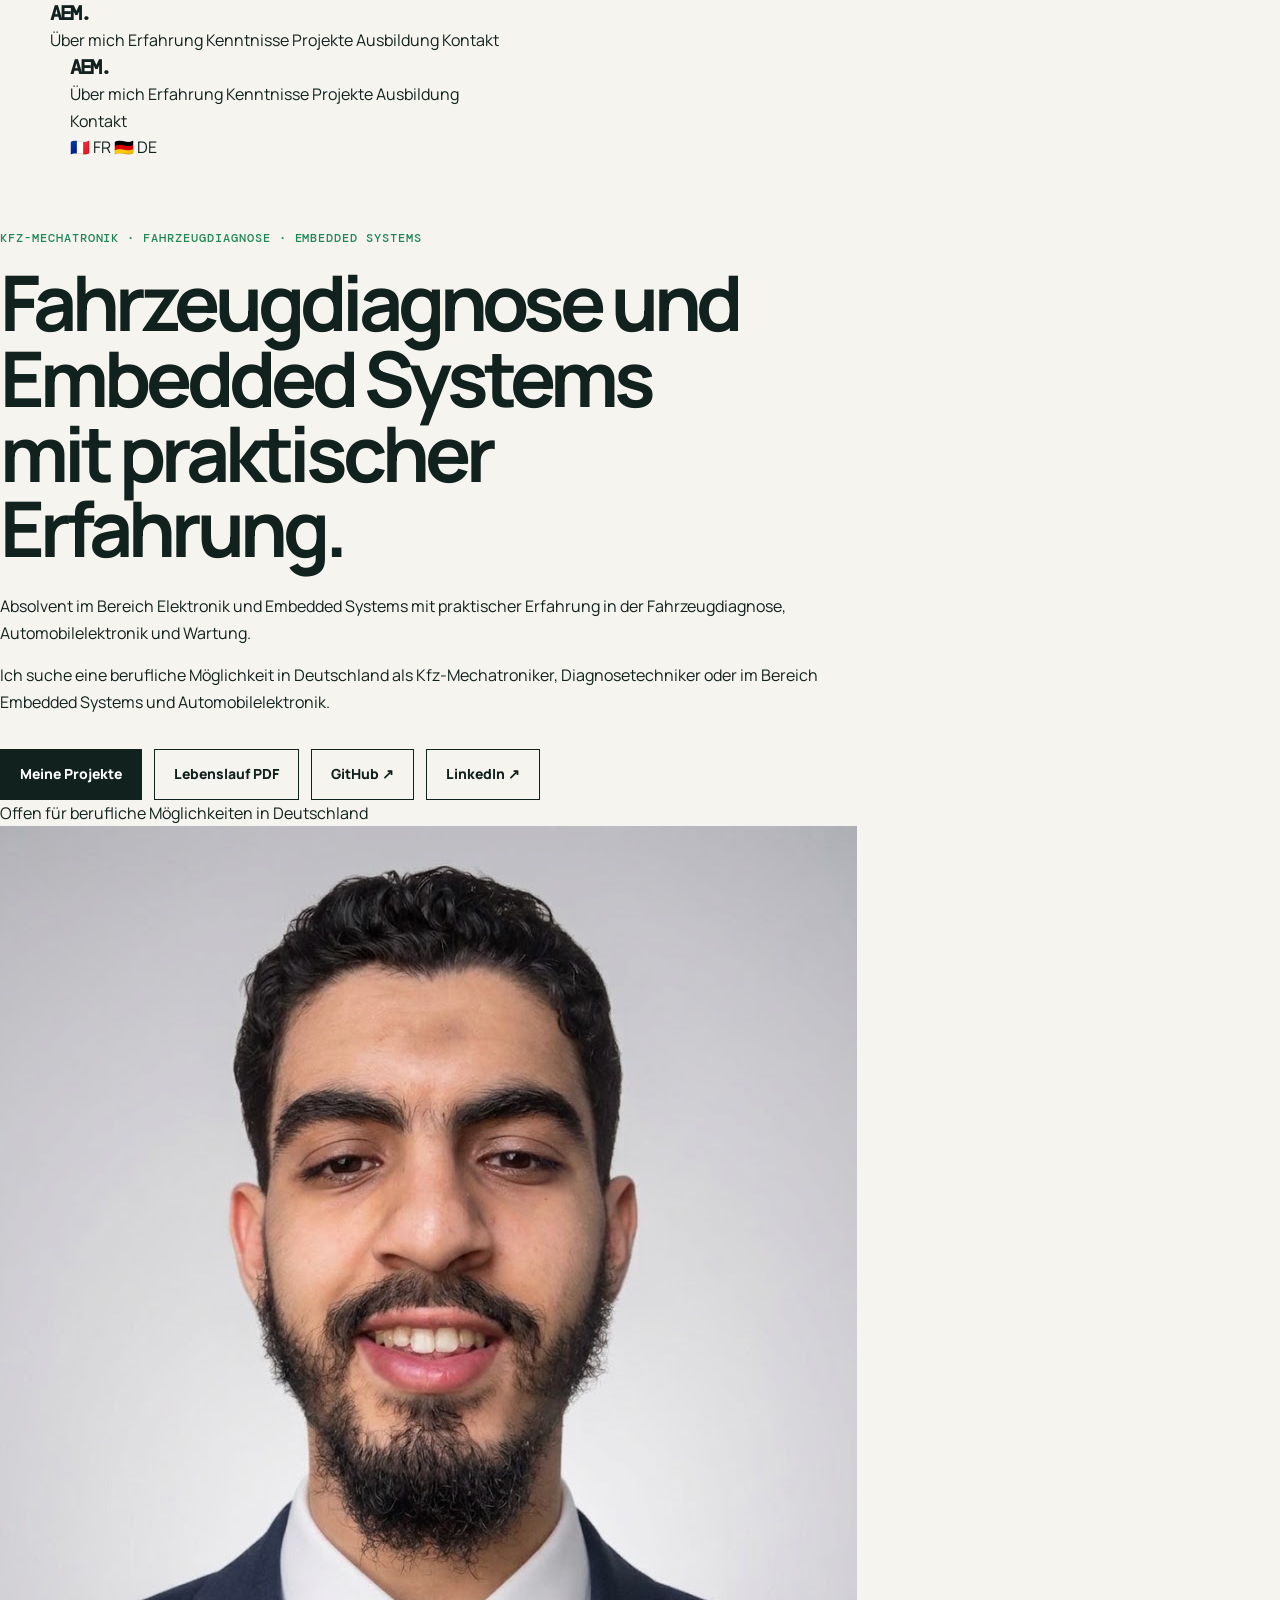
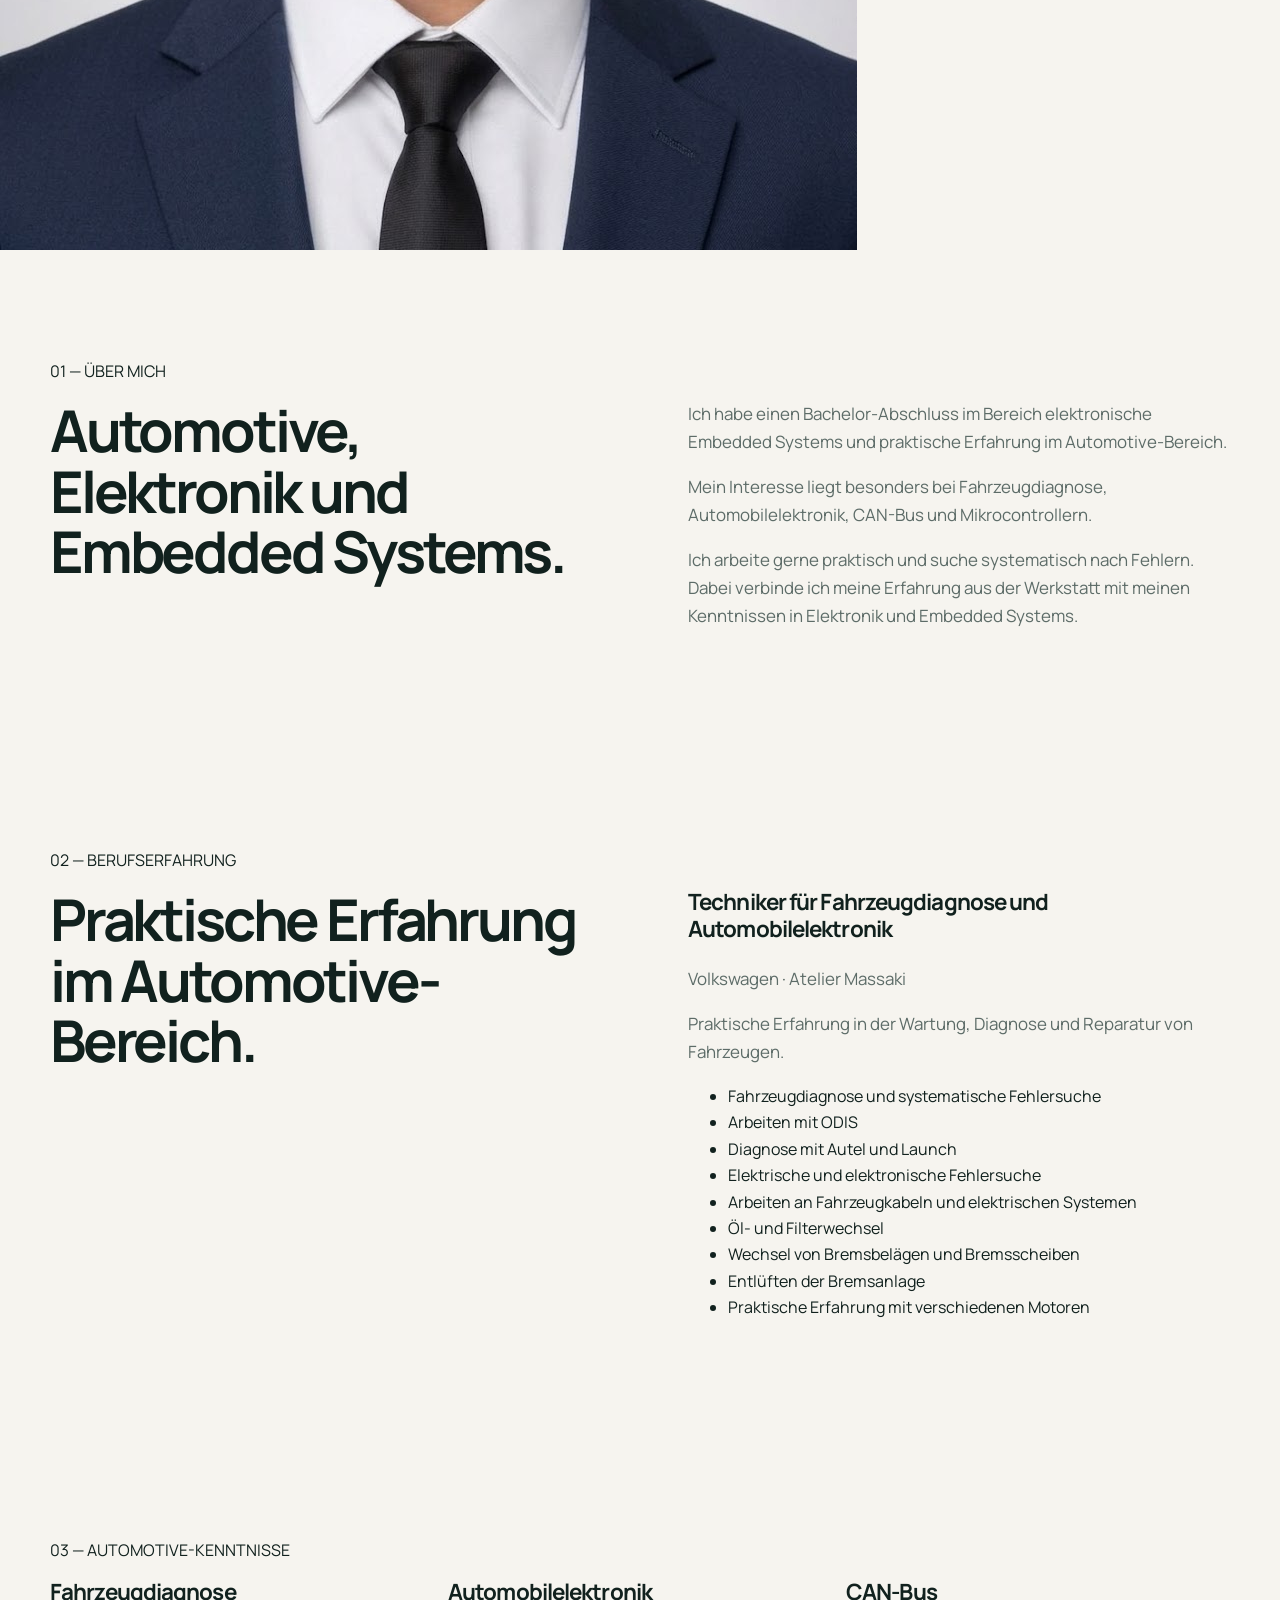
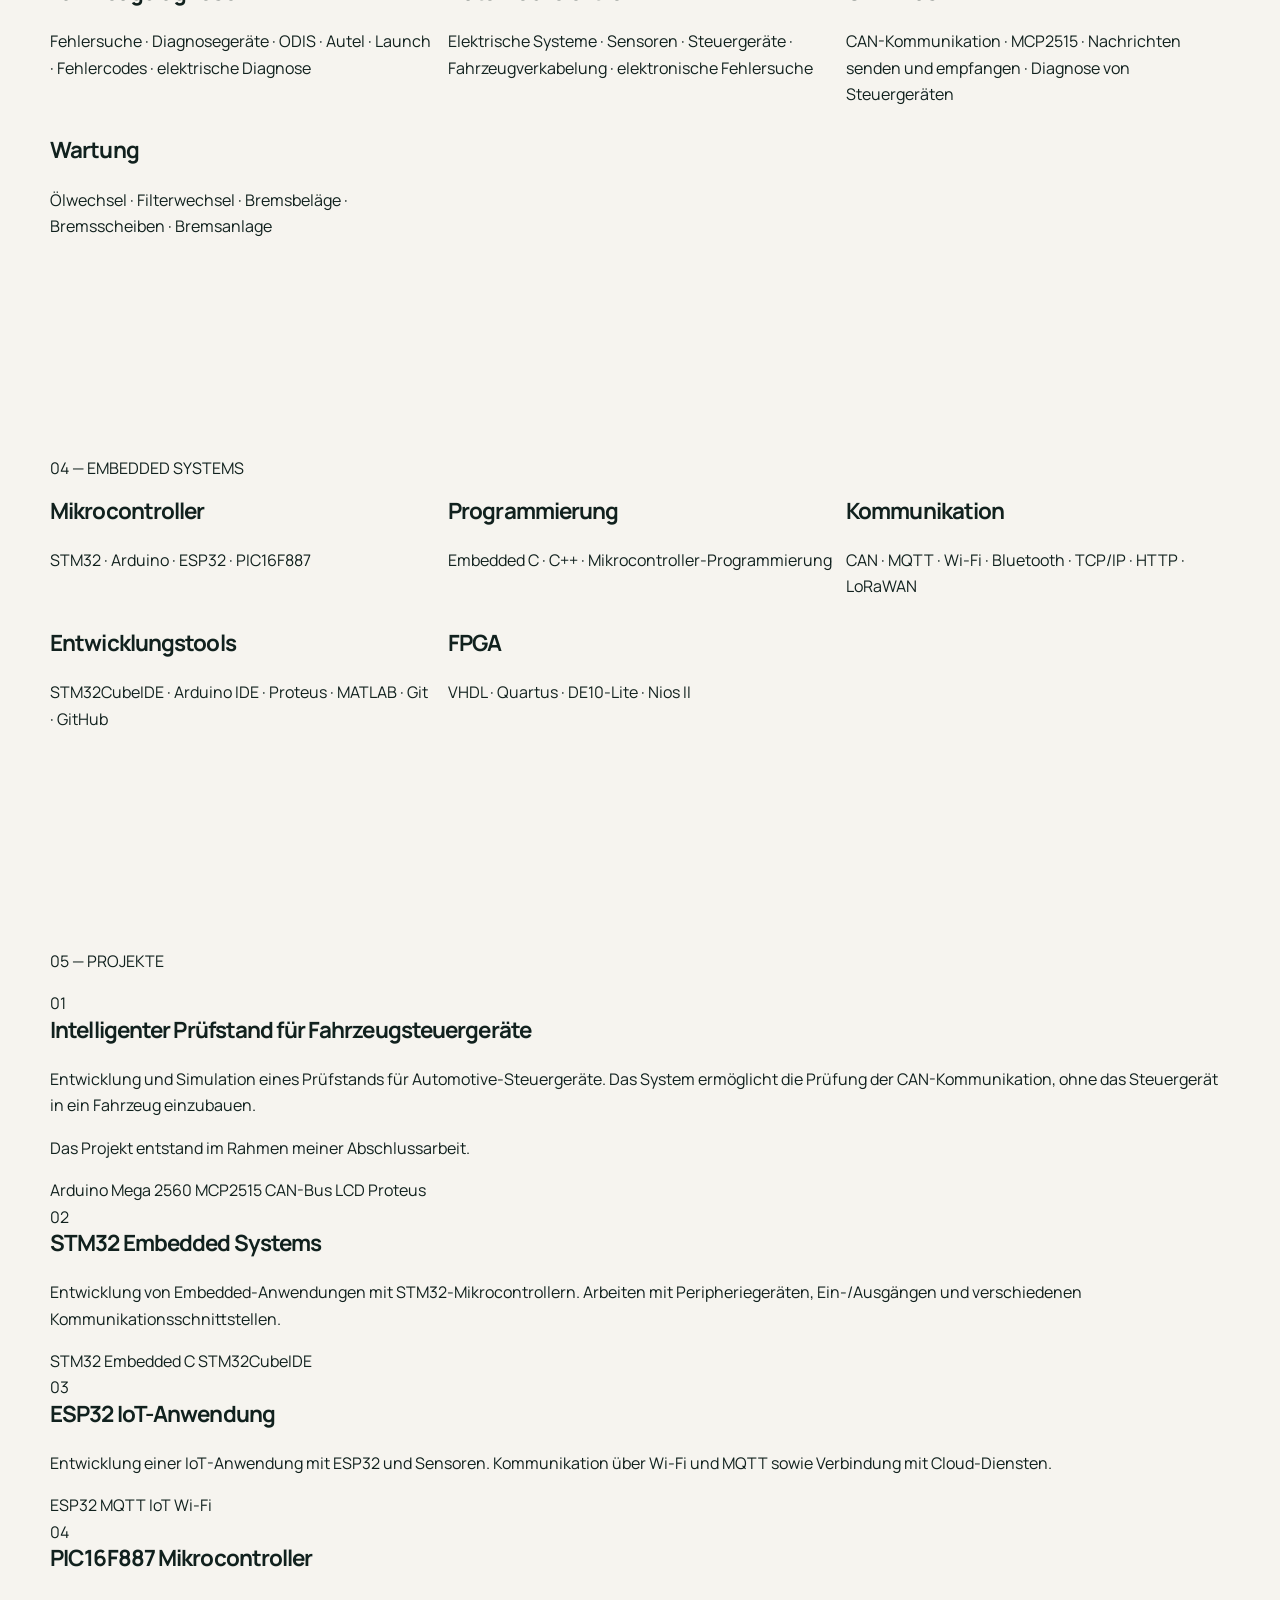
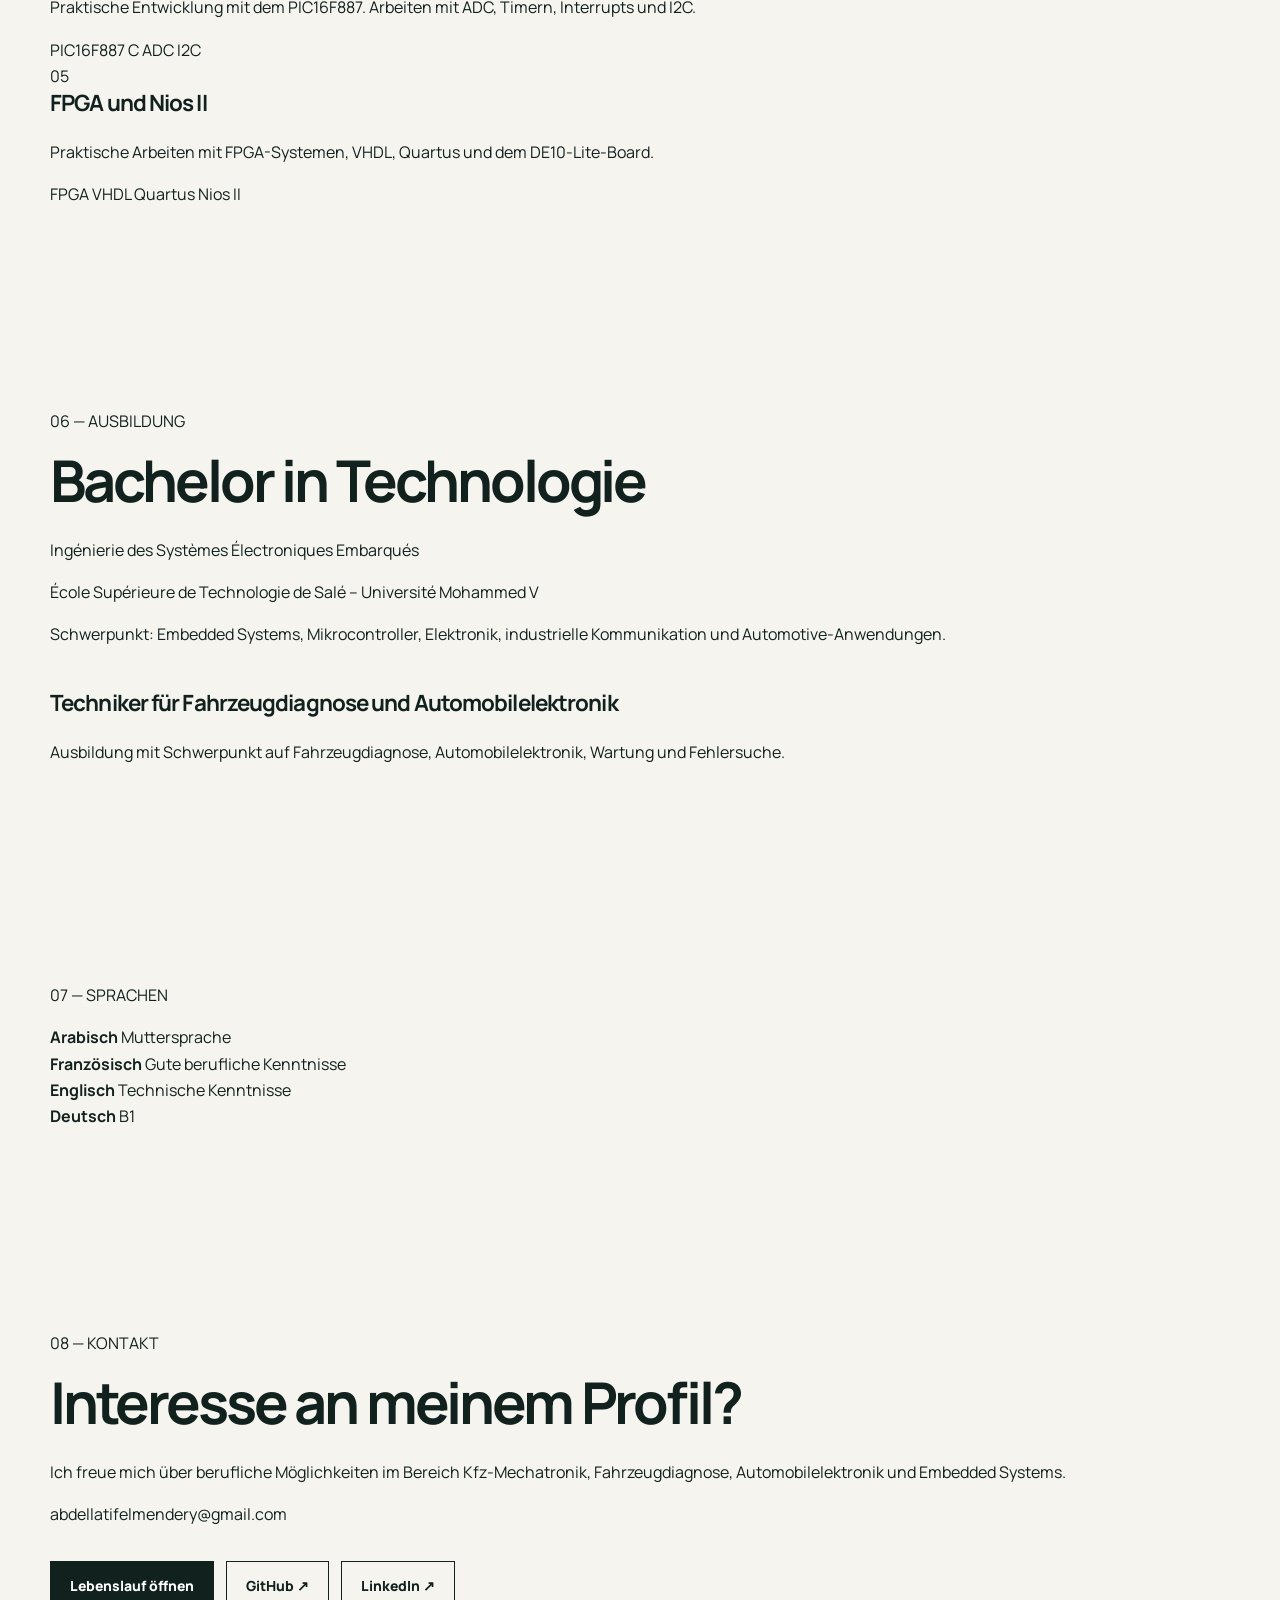
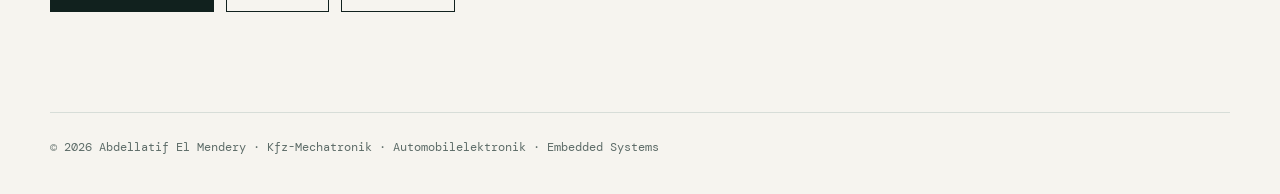
==== de.html @ 5b6319a2 "Add professional German portfolio version" ====
<!DOCTYPE html>
<html lang="de">
<head>
    <meta charset="UTF-8">
    <meta name="viewport" content="width=device-width, initial-scale=1.0">

    <meta name="description"
          content="Abdellatif El Mendery – Kfz-Mechatronik, Fahrzeugdiagnose, Automobilelektronik, Embedded Systems, CAN-Bus und Mikrocontroller.">

    <title>Abdellatif El Mendery | Kfz-Mechatronik & Embedded Systems</title>

    <link rel="stylesheet" href="style.css">

    <link rel="preconnect" href="https://fonts.googleapis.com">
    <link rel="preconnect" href="https://fonts.gstatic.com" crossorigin>

    <link href="https://fonts.googleapis.com/css2?family=DM+Mono:wght@400;500&family=Manrope:wght@400;500;600;700;800&display=swap"
          rel="stylesheet">
</head>

<body>

<!-- ================= HEADER ================= -->

<header class="site-header">
    <div class="container nav-wrap">

        <a class="brand" href="de.html">AEM.</a>

        <nav>
            <a href="#about">Über mich</a>
            <a href="#experience">Erfahrung</a>
            <a href="#skills">Kenntnisse</a>
            <a href="#projects">Projekte</a>
            <a href="#education">Ausbildung</a>
            <a href="#contact">Kontakt</a>
        </nav>

        <header class="site-header">
    <div class="container nav-wrap">

        <a class="brand" href="de.html">AEM.</a>

        <nav>
            <a href="#about">Über mich</a>
            <a href="#experience">Erfahrung</a>
            <a href="#skills">Kenntnisse</a>
            <a href="#projects">Projekte</a>
            <a href="#education">Ausbildung</a>
            <a href="#contact">Kontakt</a>
        </nav>

        <div class="language-switch">
            <a href="index.html">🇫🇷 FR</a>
            <a href="de.html" class="active">🇩🇪 DE</a>
        </div>

    </div>
</header>

    </div>
</header>


<main>

<!-- ================= HERO ================= -->

<section class="hero">

    <div class="container hero-grid">

        <div class="hero-content">

            <p class="eyebrow">
                KFZ-MECHATRONIK · FAHRZEUGDIAGNOSE · EMBEDDED SYSTEMS
            </p>

            <h1>
                Fahrzeugdiagnose und
                <span>Embedded Systems</span>
                mit praktischer Erfahrung.
            </h1>

            <p class="hero-text">
                Absolvent im Bereich Elektronik und Embedded Systems
                mit praktischer Erfahrung in der Fahrzeugdiagnose,
                Automobilelektronik und Wartung.
            </p>

            <p class="hero-text">
                Ich suche eine berufliche Möglichkeit in Deutschland
                als Kfz-Mechatroniker, Diagnosetechniker oder im Bereich
                Embedded Systems und Automobilelektronik.
            </p>


            <div class="hero-actions">

                <a class="button button-primary" href="#projects">
                    Meine Projekte
                </a>

                <a class="button button-secondary"
                   href="cv/Abdellatif_El_Mendery_CV.pdf"
                   target="_blank">
                    Lebenslauf PDF
                </a>

                <a class="button button-secondary"
                   href="https://github.com/abdellatifelmendery-spec"
                   target="_blank"
                   rel="noreferrer">
                    GitHub ↗
                </a>

                <a class="button button-secondary"
                   href="https://www.linkedin.com/in/abdellatif-el-mendery-99740125b/"
                   target="_blank"
                   rel="noreferrer">
                    LinkedIn ↗
                </a>

            </div>


            <div class="availability">
                <span></span>
                Offen für berufliche Möglichkeiten in Deutschland
            </div>

        </div>


        <div class="hero-image">

            <img
                src="images/abdellatif-el-mendery.jpg"
                alt="Abdellatif El Mendery"
            >

        </div>

    </div>

</section>


<!-- ================= ABOUT ================= -->

<section id="about" class="section">

    <div class="container">

        <p class="section-label">
            01 — ÜBER MICH
        </p>


        <div class="section-grid">

            <h2>
                Automotive, Elektronik
                und Embedded Systems.
            </h2>


            <div>

                <p>
                    Ich habe einen Bachelor-Abschluss im Bereich
                    elektronische Embedded Systems und praktische
                    Erfahrung im Automotive-Bereich.
                </p>

                <p>
                    Mein Interesse liegt besonders bei
                    Fahrzeugdiagnose, Automobilelektronik,
                    CAN-Bus und Mikrocontrollern.
                </p>

                <p>
                    Ich arbeite gerne praktisch und suche
                    systematisch nach Fehlern. Dabei verbinde ich
                    meine Erfahrung aus der Werkstatt mit meinen
                    Kenntnissen in Elektronik und Embedded Systems.
                </p>

            </div>

        </div>

    </div>

</section>


<!-- ================= EXPERIENCE ================= -->

<section id="experience" class="section section-alt">

    <div class="container">

        <p class="section-label">
            02 — BERUFSERFAHRUNG
        </p>


        <div class="section-grid">

            <h2>
                Praktische Erfahrung
                im Automotive-Bereich.
            </h2>


            <div class="experience-card">

                <h3>
                    Techniker für Fahrzeugdiagnose
                    und Automobilelektronik
                </h3>

                <p class="company">
                    Volkswagen · Atelier Massaki
                </p>

                <p>
                    Praktische Erfahrung in der Wartung,
                    Diagnose und Reparatur von Fahrzeugen.
                </p>


                <ul>

                    <li>
                        Fahrzeugdiagnose und systematische Fehlersuche
                    </li>

                    <li>
                        Arbeiten mit ODIS
                    </li>

                    <li>
                        Diagnose mit Autel und Launch
                    </li>

                    <li>
                        Elektrische und elektronische Fehlersuche
                    </li>

                    <li>
                        Arbeiten an Fahrzeugkabeln und elektrischen Systemen
                    </li>

                    <li>
                        Öl- und Filterwechsel
                    </li>

                    <li>
                        Wechsel von Bremsbelägen und Bremsscheiben
                    </li>

                    <li>
                        Entlüften der Bremsanlage
                    </li>

                    <li>
                        Praktische Erfahrung mit verschiedenen Motoren
                    </li>

                </ul>

            </div>

        </div>

    </div>

</section>


<!-- ================= AUTOMOTIVE SKILLS ================= -->

<section class="section">

    <div class="container">

        <p class="section-label">
            03 — AUTOMOTIVE-KENNTNISSE
        </p>


        <div class="skills-grid">

            <div class="skill-group">

                <h3>
                    Fahrzeugdiagnose
                </h3>

                <p>
                    Fehlersuche · Diagnosegeräte ·
                    ODIS · Autel · Launch ·
                    Fehlercodes · elektrische Diagnose
                </p>

            </div>


            <div class="skill-group">

                <h3>
                    Automobilelektronik
                </h3>

                <p>
                    Elektrische Systeme · Sensoren ·
                    Steuergeräte · Fahrzeugverkabelung ·
                    elektronische Fehlersuche
                </p>

            </div>


            <div class="skill-group">

                <h3>
                    CAN-Bus
                </h3>

                <p>
                    CAN-Kommunikation · MCP2515 ·
                    Nachrichten senden und empfangen ·
                    Diagnose von Steuergeräten
                </p>

            </div>


            <div class="skill-group">

                <h3>
                    Wartung
                </h3>

                <p>
                    Ölwechsel · Filterwechsel ·
                    Bremsbeläge · Bremsscheiben ·
                    Bremsanlage
                </p>

            </div>

        </div>

    </div>

</section>


<!-- ================= EMBEDDED SKILLS ================= -->

<section id="skills" class="section section-alt">

    <div class="container">

        <p class="section-label">
            04 — EMBEDDED SYSTEMS
        </p>


        <div class="skills-grid">

            <div class="skill-group">

                <h3>
                    Mikrocontroller
                </h3>

                <p>
                    STM32 · Arduino · ESP32 · PIC16F887
                </p>

            </div>


            <div class="skill-group">

                <h3>
                    Programmierung
                </h3>

                <p>
                    Embedded C · C++ ·
                    Mikrocontroller-Programmierung
                </p>

            </div>


            <div class="skill-group">

                <h3>
                    Kommunikation
                </h3>

                <p>
                    CAN · MQTT · Wi-Fi · Bluetooth ·
                    TCP/IP · HTTP · LoRaWAN
                </p>

            </div>


            <div class="skill-group">

                <h3>
                    Entwicklungstools
                </h3>

                <p>
                    STM32CubeIDE · Arduino IDE ·
                    Proteus · MATLAB · Git · GitHub
                </p>

            </div>


            <div class="skill-group">

                <h3>
                    FPGA
                </h3>

                <p>
                    VHDL · Quartus · DE10-Lite · Nios II
                </p>

            </div>

        </div>

    </div>

</section>


<!-- ================= PROJECTS ================= -->

<section id="projects" class="section">

    <div class="container">

        <p class="section-label">
            05 — PROJEKTE
        </p>


        <div class="projects-grid">


            <!-- PROJECT 01 -->

            <article class="project-card">

                <span class="project-number">
                    01
                </span>

                <h3>
                    Intelligenter Prüfstand
                    für Fahrzeugsteuergeräte
                </h3>

                <p>
                    Entwicklung und Simulation eines Prüfstands
                    für Automotive-Steuergeräte.
                    Das System ermöglicht die Prüfung der
                    CAN-Kommunikation, ohne das Steuergerät
                    in ein Fahrzeug einzubauen.
                </p>

                <p>
                    Das Projekt entstand im Rahmen meiner
                    Abschlussarbeit.
                </p>

                <div class="tags">

                    <span>
                        Arduino Mega 2560
                    </span>

                    <span>
                        MCP2515
                    </span>

                    <span>
                        CAN-Bus
                    </span>

                    <span>
                        LCD
                    </span>

                    <span>
                        Proteus
                    </span>

                </div>

            </article>


            <!-- PROJECT 02 -->

            <article class="project-card">

                <span class="project-number">
                    02
                </span>

                <h3>
                    STM32 Embedded Systems
                </h3>

                <p>
                    Entwicklung von Embedded-Anwendungen
                    mit STM32-Mikrocontrollern.
                    Arbeiten mit Peripheriegeräten,
                    Ein-/Ausgängen und verschiedenen
                    Kommunikationsschnittstellen.
                </p>

                <div class="tags">

                    <span>
                        STM32
                    </span>

                    <span>
                        Embedded C
                    </span>

                    <span>
                        STM32CubeIDE
                    </span>

                </div>

            </article>


            <!-- PROJECT 03 -->

            <article class="project-card">

                <span class="project-number">
                    03
                </span>

                <h3>
                    ESP32 IoT-Anwendung
                </h3>

                <p>
                    Entwicklung einer IoT-Anwendung mit
                    ESP32 und Sensoren.
                    Kommunikation über Wi-Fi und MQTT
                    sowie Verbindung mit Cloud-Diensten.
                </p>

                <div class="tags">

                    <span>
                        ESP32
                    </span>

                    <span>
                        MQTT
                    </span>

                    <span>
                        IoT
                    </span>

                    <span>
                        Wi-Fi
                    </span>

                </div>

            </article>


            <!-- PROJECT 04 -->

            <article class="project-card">

                <span class="project-number">
                    04
                </span>

                <h3>
                    PIC16F887 Mikrocontroller
                </h3>

                <p>
                    Praktische Entwicklung mit dem
                    PIC16F887.
                    Arbeiten mit ADC, Timern,
                    Interrupts und I2C.
                </p>

                <div class="tags">

                    <span>
                        PIC16F887
                    </span>

                    <span>
                        C
                    </span>

                    <span>
                        ADC
                    </span>

                    <span>
                        I2C
                    </span>

                </div>

            </article>


            <!-- PROJECT 05 -->

            <article class="project-card">

                <span class="project-number">
                    05
                </span>

                <h3>
                    FPGA und Nios II
                </h3>

                <p>
                    Praktische Arbeiten mit FPGA-Systemen,
                    VHDL, Quartus und dem DE10-Lite-Board.
                </p>

                <div class="tags">

                    <span>
                        FPGA
                    </span>

                    <span>
                        VHDL
                    </span>

                    <span>
                        Quartus
                    </span>

                    <span>
                        Nios II
                    </span>

                </div>

            </article>

        </div>

    </div>

</section>


<!-- ================= EDUCATION ================= -->

<section id="education" class="section section-alt">

    <div class="container">

        <p class="section-label">
            06 — AUSBILDUNG
        </p>


        <div class="education-card">

            <h2>
                Bachelor in Technologie
            </h2>

            <p class="education-title">
                Ingénierie des Systèmes Électroniques Embarqués
            </p>

            <p>
                École Supérieure de Technologie de Salé
                – Université Mohammed V
            </p>

            <p>
                Schwerpunkt:
                Embedded Systems, Mikrocontroller,
                Elektronik, industrielle Kommunikation
                und Automotive-Anwendungen.
            </p>


            <br>


            <h3>
                Techniker für Fahrzeugdiagnose
                und Automobilelektronik
            </h3>

            <p>
                Ausbildung mit Schwerpunkt auf
                Fahrzeugdiagnose, Automobilelektronik,
                Wartung und Fehlersuche.
            </p>

        </div>

    </div>

</section>


<!-- ================= LANGUAGES ================= -->

<section class="section">

    <div class="container">

        <p class="section-label">
            07 — SPRACHEN
        </p>


        <div class="languages-grid">

            <div>
                <strong>
                    Arabisch
                </strong>

                <span>
                    Muttersprache
                </span>
            </div>


            <div>
                <strong>
                    Französisch
                </strong>

                <span>
                    Gute berufliche Kenntnisse
                </span>
            </div>


            <div>
                <strong>
                    Englisch
                </strong>

                <span>
                    Technische Kenntnisse
                </span>
            </div>


            <div>
                <strong>
                    Deutsch
                </strong>

                <span>
                    B1
                </span>
            </div>

        </div>

    </div>

</section>


<!-- ================= CONTACT ================= -->

<section id="contact" class="section section-alt contact-section">

    <div class="container">

        <p class="section-label">
            08 — KONTAKT
        </p>


        <h2>
            Interesse an meinem Profil?
        </h2>


        <p>
            Ich freue mich über berufliche Möglichkeiten
            im Bereich Kfz-Mechatronik, Fahrzeugdiagnose,
            Automobilelektronik und Embedded Systems.
        </p>


        <!-- DEINE E-MAIL HIER EINTRAGEN -->

       <a class="contact-email"
   href="mailto:abdellatifelmendery@gmail.com">
    abdellatifelmendery@gmail.com
</a>


        <div class="hero-actions">

            <a class="button button-primary"
               href="cv/Abdellatif_El_Mendery_CV.pdf"
               target="_blank">
                Lebenslauf öffnen
            </a>


            <a class="button button-secondary"
               href="https://github.com/abdellatifelmendery-spec"
               target="_blank"
               rel="noreferrer">
                GitHub ↗
            </a>


            <a class="button button-secondary"
               href="https://www.linkedin.com/in/abdellatif-el-mendery-99740125b/"
               target="_blank"
               rel="noreferrer">
                LinkedIn ↗
            </a>

        </div>

    </div>

</section>

</main>


<!-- ================= FOOTER ================= -->

<footer>

    <div class="container">

        <p>
            © 2026 Abdellatif El Mendery
            · Kfz-Mechatronik · Automobilelektronik
            · Embedded Systems
        </p>

    </div>

</footer>


<script src="script.js"></script>

</body>
</html>
---- style.css ----
:root {
  --ink: #11211e;
  --muted: #5d6c68;
  --paper: #f6f4ef;
  --surface: #ffffff;
  --line: #d7ddd8;
  --mint: #b6f1ca;
  --lime: #d7f75c;
  --dark: #173b33;
  --mono: "DM Mono", monospace;
  --sans: "Manrope", sans-serif;
}

* { box-sizing: border-box; }
html { scroll-behavior: smooth; }
body { margin: 0; background: var(--paper); color: var(--ink); font-family: var(--sans); line-height: 1.65; }
a { color: inherit; text-decoration: none; }
.site-header { width: min(1180px, calc(100% - 40px)); margin: 0 auto; min-height: 88px; display: flex; align-items: center; justify-content: space-between; }
.brand { font: 800 1.25rem var(--mono); letter-spacing: -0.1em; }
.brand span { color: #62b985; }
.navigation { display: flex; gap: 28px; color: var(--muted); font-size: 0.92rem; font-weight: 700; }
.navigation a:hover, .text-link:hover, footer a:hover { color: #2b9860; }
.menu-button { display: none; border: 0; background: transparent; font: 700 0.85rem var(--mono); }
.section { width: min(1180px, calc(100% - 40px)); margin: 0 auto; padding: 100px 0; }
.hero { min-height: 640px; display: grid; grid-template-columns: 1.25fr 0.75fr; gap: 80px; align-items: center; padding-top: 70px; }
.eyebrow { color: #208656; font: 500 0.75rem var(--mono); letter-spacing: 0.08em; text-transform: uppercase; margin: 0 0 18px; }
h1, h2, h3, p { margin-top: 0; }
h1 { max-width: 760px; font-size: clamp(2.7rem, 6vw, 5.55rem); letter-spacing: -0.065em; line-height: 0.98; margin-bottom: 28px; }
h2 { font-size: clamp(2rem, 4.5vw, 3.9rem); letter-spacing: -0.055em; line-height: 1.05; margin-bottom: 26px; }
h3 { font-size: 1.4rem; letter-spacing: -0.04em; line-height: 1.2; }
.intro { max-width: 680px; font-size: 1.13rem; color: var(--muted); }
.hero-actions, .contact-links { display: flex; flex-wrap: wrap; gap: 12px; margin-top: 34px; }
.button { display: inline-flex; align-items: center; justify-content: center; padding: 13px 19px; border: 1px solid var(--ink); font-size: 0.87rem; font-weight: 800; transition: transform 0.2s, background 0.2s; }
.button:hover { transform: translateY(-3px); }
.button-primary { background: var(--ink); color: white; }
.button-secondary { background: transparent; }
.hero-profile { position: relative; max-width: 385px; justify-self: end; }
.photo-frame { height: 500px; overflow: hidden; background: var(--dark); box-shadow: 14px 14px 0 var(--mint); }
.photo-frame img { width: 100%; height: 100%; object-fit: cover; object-position: center top; display: block; filter: saturate(.92) contrast(1.03); }
.profile-caption { position: absolute; left: -42px; right: 28px; bottom: -35px; padding: 20px 22px; background: var(--dark); color: #effff3; box-shadow: 8px 8px 0 var(--lime); }
.profile-caption p { margin: 15px 0 1px; font-weight: 800; letter-spacing: -.03em; }
.profile-caption small { color: #b7cfc0; font-size: .76rem; }
.hero-card { background: var(--dark); padding: 32px; color: #ebfff1; box-shadow: 13px 13px 0 var(--mint); }
.status { display: inline-flex; align-items: center; gap: 9px; font: 0.68rem var(--mono); color: var(--mint); text-transform: uppercase; letter-spacing: 0.04em; }
.status span { width: 8px; height: 8px; border-radius: 50%; background: var(--lime); box-shadow: 0 0 0 4px rgba(215,247,92,.14); }
.card-label { margin: 62px 0 9px; color: #9ab7ab; font: 0.7rem var(--mono); text-transform: uppercase; }
.hero-card ul { list-style: none; padding: 0; margin: 0; }
.hero-card li { border-top: 1px solid rgba(235,255,241,.2); padding: 14px 0; font-weight: 700; }
.hero-card li span { display: inline-block; width: 36px; color: var(--lime); font: 0.73rem var(--mono); }
.about { border-top: 1px solid var(--line); }
.section-grid { display: grid; grid-template-columns: 1fr 1fr; gap: 96px; }
.section-grid h2 { margin: 0; }
.section-grid p { color: var(--muted); font-size: 1.06rem; }
.skills { border-top: 1px solid var(--line); }
.skills > h2 { margin-bottom: 45px; }
.skills-grid { display: grid; grid-template-columns: repeat(3, 1fr); gap: 14px; }
.skill-card { min-height: 245px; padding: 25px; background: var(--surface); border: 1px solid var(--line); }
.skill-card p:last-child { color: var(--muted); font-size: .91rem; }
.skill-number, .project-index { color: #24965e; font: 0.72rem var(--mono); }
.accent-card { background: var(--mint); border-color: var(--mint); }
.wide-card { grid-column: span 2; }
.projects { border-top: 1px solid var(--line); }
.projects-heading { display: flex; align-items: end; justify-content: space-between; gap: 30px; margin-bottom: 38px; }
.projects-heading h2 { margin-bottom: 0; }
.text-link { font: 700 .87rem var(--mono); white-space: nowrap; }
.project-featured { position: relative; display: grid; grid-template-columns: 70px 1.15fr .85fr; gap: 34px; padding: 45px; background: var(--surface); border: 1px solid var(--line); overflow: hidden; }
.project-type { color: #238d59; font: .72rem var(--mono); text-transform: uppercase; }
.project-content h3 { font-size: clamp(1.8rem, 3vw, 2.65rem); margin: 12px 0 18px; }
.project-content > p:not(.project-type) { color: var(--muted); }
.tag-list { display: flex; flex-wrap: wrap; gap: 8px; padding: 0; margin: 25px 0; list-style: none; }
.tag-list li { padding: 4px 8px; background: #edf2ee; font: .67rem var(--mono); }
.project-visual { position: relative; min-height: 310px; align-self: center; background: #dff6e5; border: 1px solid #afd8bd; overflow: hidden; }
.ecu-block, .mcu-block { position: absolute; z-index: 2; padding: 18px 13px; background: var(--dark); color: white; font: 500 .84rem var(--mono); line-height: 1.1; }
.ecu-block { top: 54px; left: 38px; } .mcu-block { bottom: 47px; right: 30px; background: #2a9460; }
.project-visual small { color: var(--lime); font-size: .61rem; }
.can-line { position: absolute; inset: 115px 55px 96px 90px; border-left: 2px solid #4cbd78; border-bottom: 2px solid #4cbd78; transform: skewY(-22deg); }
.signal-dot { position: absolute; width: 13px; height: 13px; border-radius: 50%; background: var(--lime); box-shadow: 0 0 0 7px rgba(215,247,92,.24); }
.dot-one { top: 112px; right: 58px; } .dot-two { bottom: 88px; left: 75px; }
.contact { border-top: 1px solid var(--line); padding-bottom: 115px; }
.contact > p:not(.eyebrow):not(.contact-note) { max-width: 600px; color: var(--muted); font-size: 1.06rem; }
.contact-note { color: var(--muted); font-size: .78rem; margin-top: 20px; }
code { background: #e6ebe6; padding: 2px 4px; }
footer { width: min(1180px, calc(100% - 40px)); margin: 0 auto; padding: 27px 0; border-top: 1px solid var(--line); display: flex; justify-content: space-between; color: var(--muted); font: .72rem var(--mono); }

@media (max-width: 780px) {
  .site-header { min-height: 72px; } .menu-button { display: block; } .navigation { display: none; position: absolute; top: 68px; left: 20px; right: 20px; padding: 17px; background: white; border: 1px solid var(--line); flex-direction: column; gap: 13px; z-index: 5; } .navigation.open { display: flex; }
  .section { width: min(100% - 32px, 1180px); padding: 72px 0; } .hero { min-height: auto; grid-template-columns: 1fr; gap: 42px; padding-top: 45px; } .hero-profile { justify-self: center; width: min(100% - 25px, 380px); margin-bottom: 30px; } .photo-frame { height: 430px; box-shadow: 8px 8px 0 var(--mint); } .profile-caption { left: -13px; right: 13px; }
  .section-grid, .project-featured { grid-template-columns: 1fr; gap: 28px; } .skills-grid { grid-template-columns: 1fr; } .wide-card { grid-column: span 1; } .projects-heading { align-items: start; flex-direction: column; } .project-index { position: absolute; top: 20px; right: 20px; } .project-visual { min-height: 270px; } footer { width: min(100% - 32px, 1180px); }
}
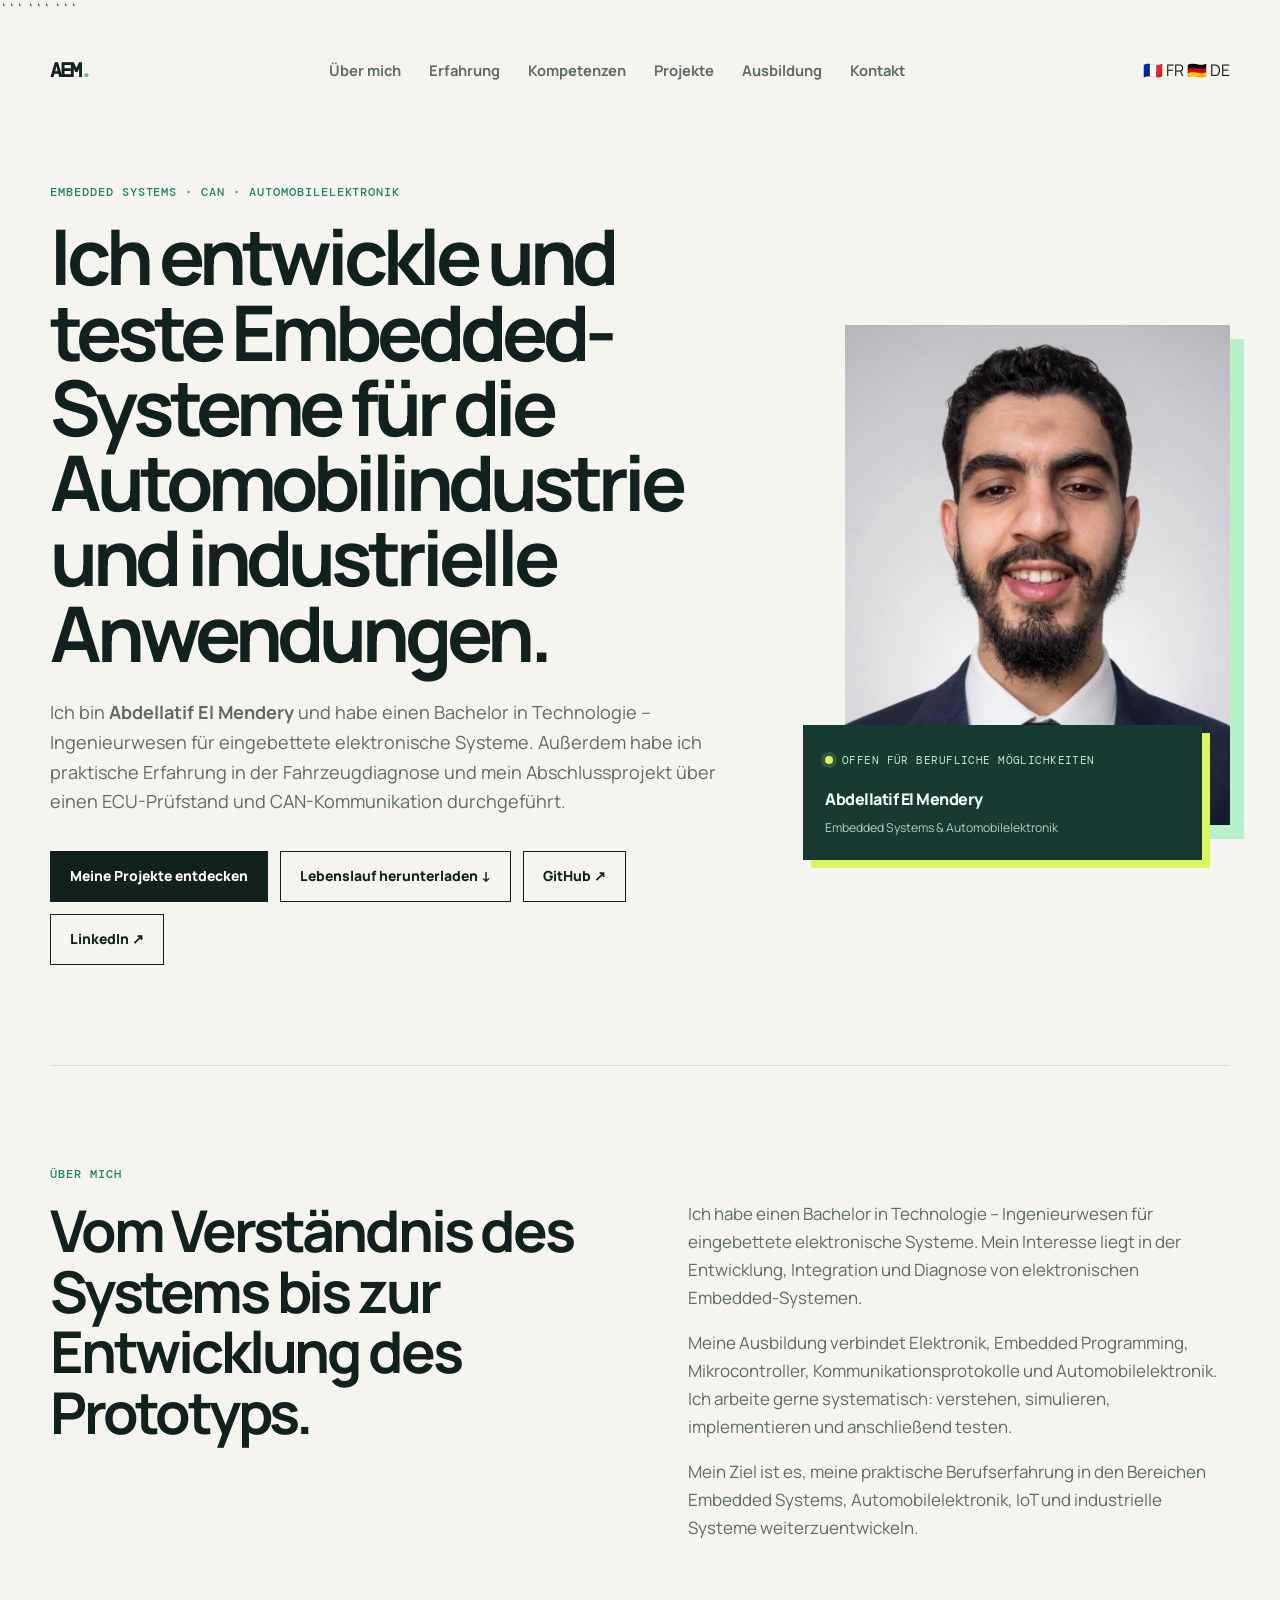
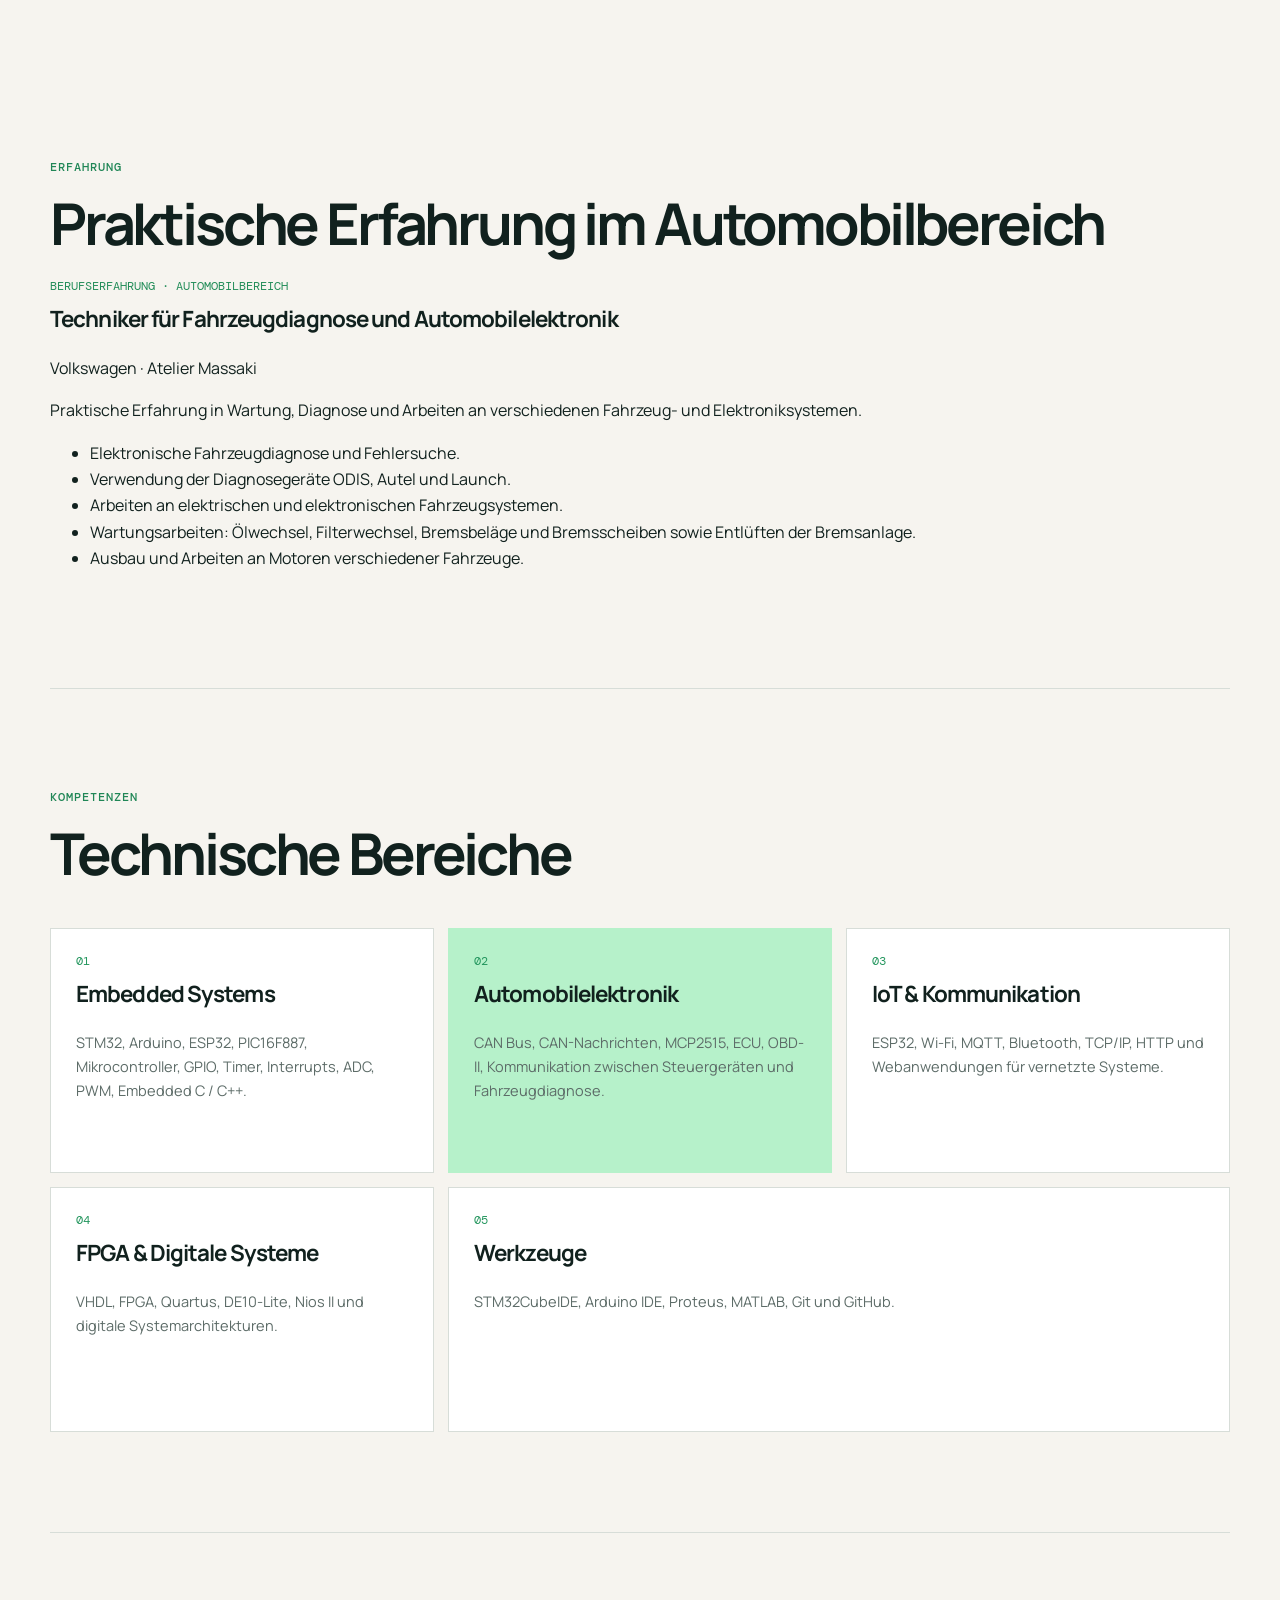
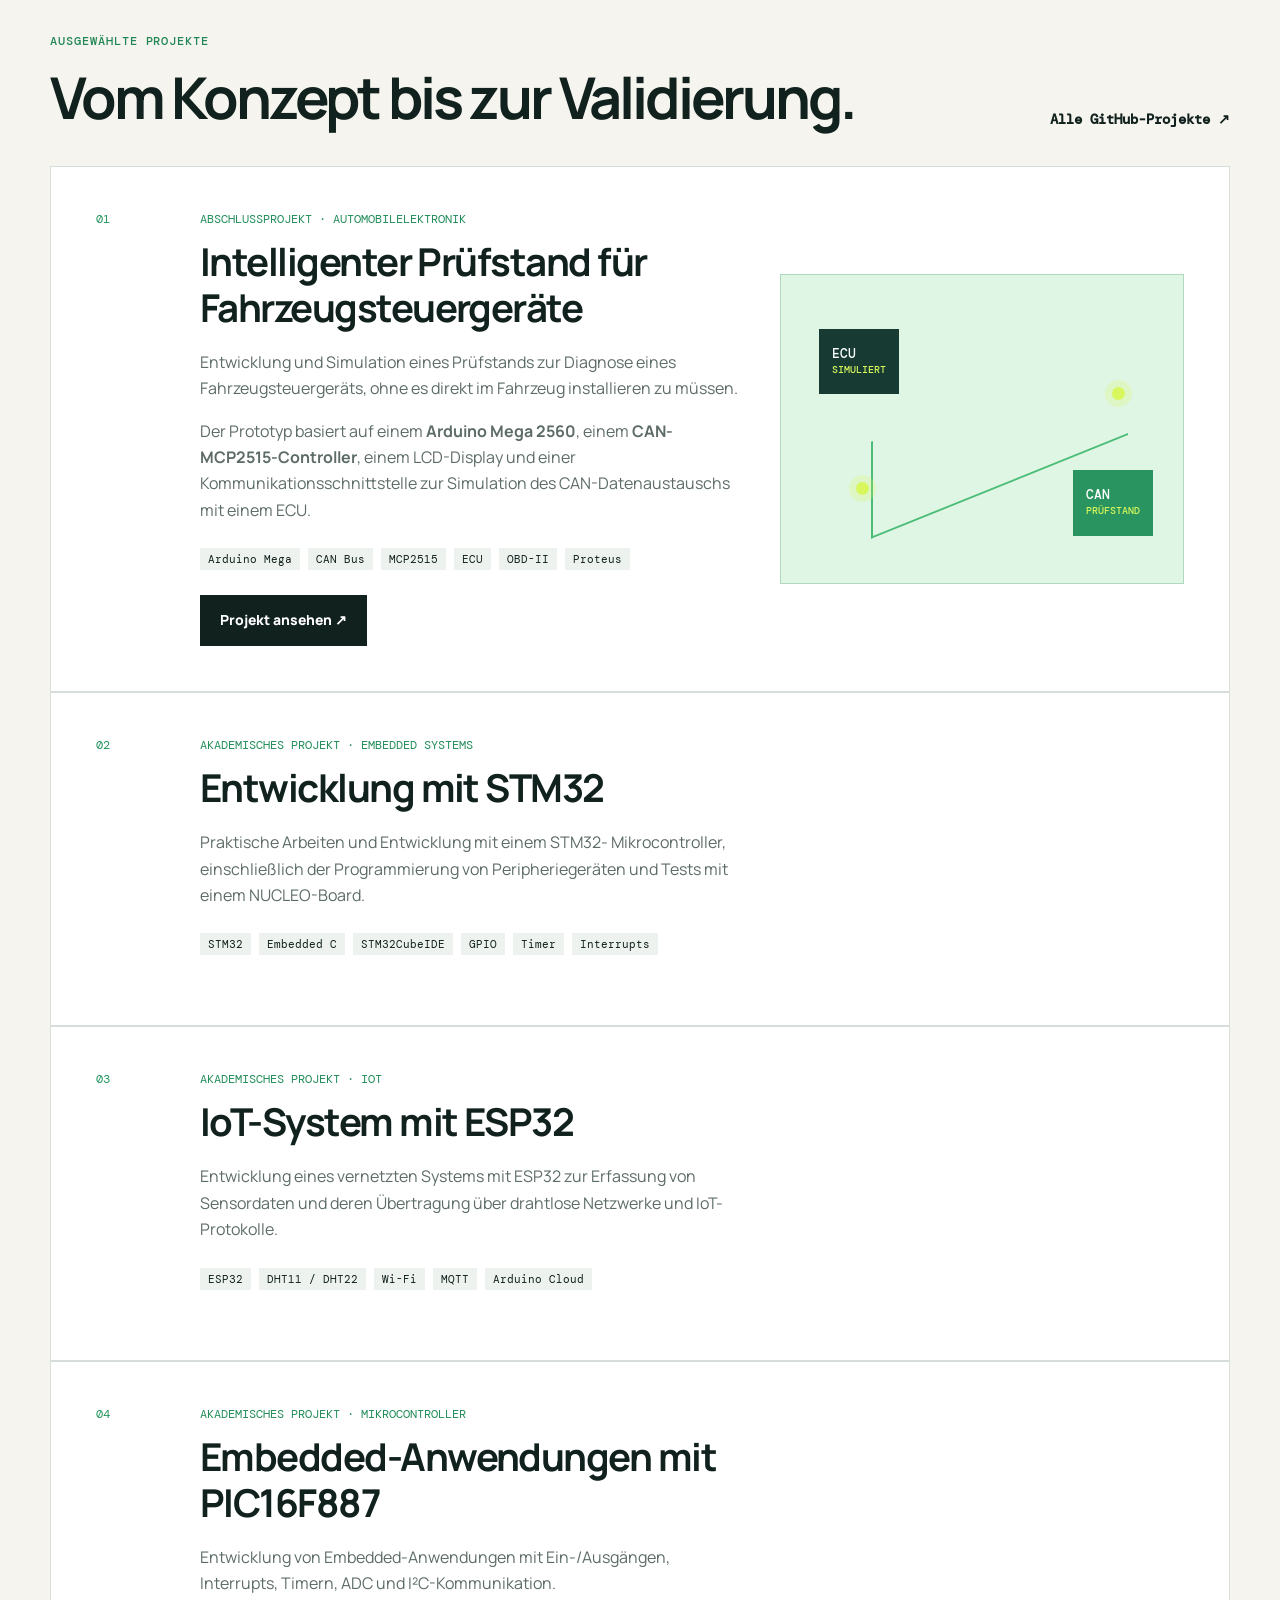
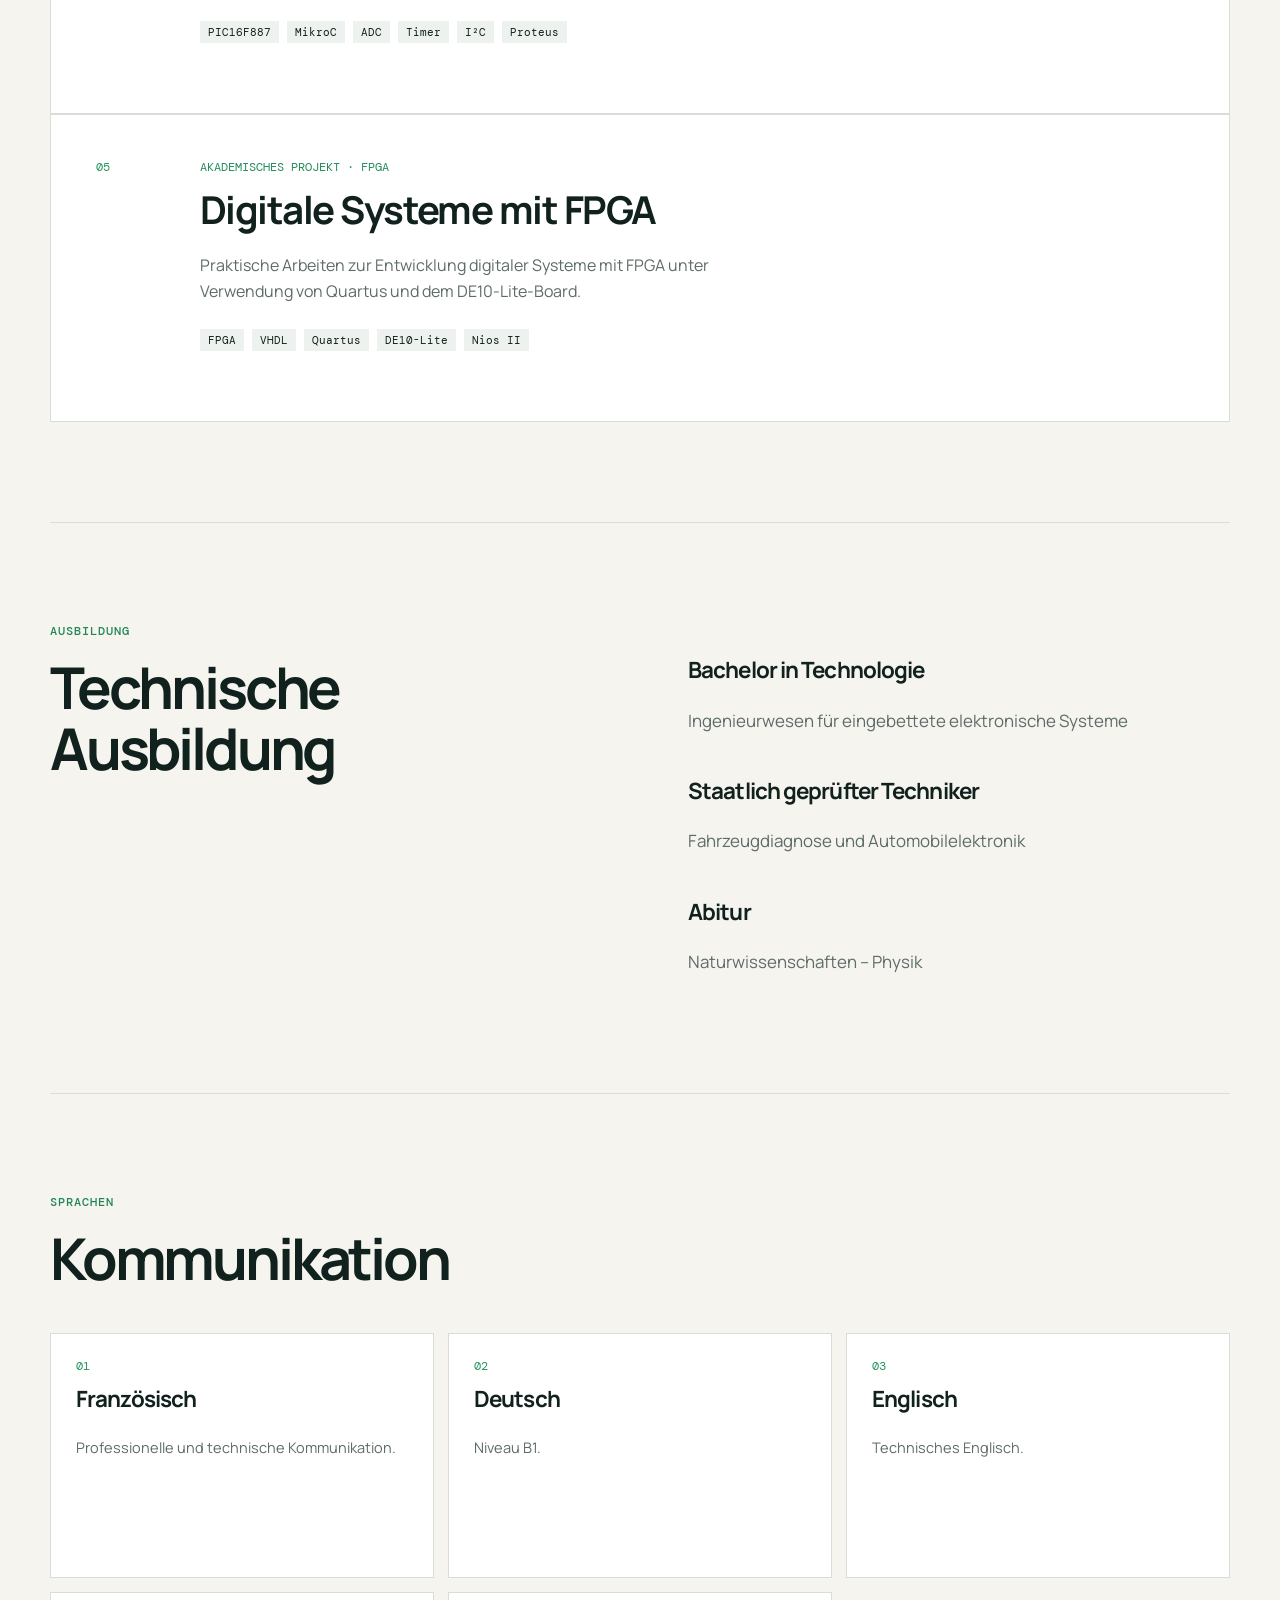
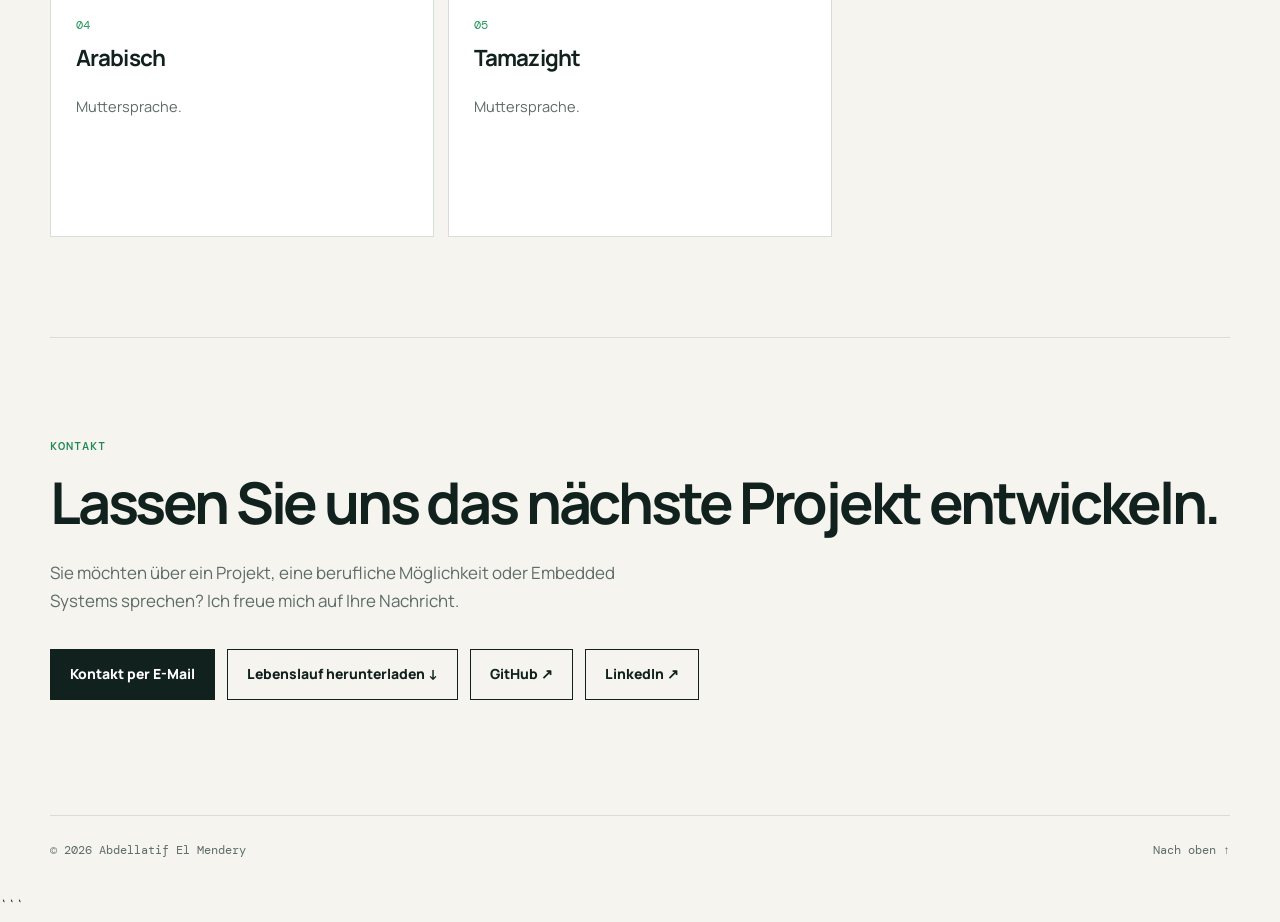
==== commit 9e81eaf1: "Update de.html" ====
--- a/de.html
+++ b/de.html
@@ -1,887 +1,833 @@
-<!DOCTYPE html>
+<!doctype html>
+
 <html lang="de">
-<head>
-    <meta charset="UTF-8">
-    <meta name="viewport" content="width=device-width, initial-scale=1.0">
-
-    <meta name="description"
-          content="Abdellatif El Mendery – Kfz-Mechatronik, Fahrzeugdiagnose, Automobilelektronik, Embedded Systems, CAN-Bus und Mikrocontroller.">
-
-    <title>Abdellatif El Mendery | Kfz-Mechatronik & Embedded Systems</title>
-
-    <link rel="stylesheet" href="style.css">
-
-    <link rel="preconnect" href="https://fonts.googleapis.com">
-    <link rel="preconnect" href="https://fonts.gstatic.com" crossorigin>
-
-    <link href="https://fonts.googleapis.com/css2?family=DM+Mono:wght@400;500&family=Manrope:wght@400;500;600;700;800&display=swap"
-          rel="stylesheet">
-</head>
-
-<body>
-
-<!-- ================= HEADER ================= -->
-
+  <head>
+    <meta charset="UTF-8" />
+    <meta name="viewport" content="width=device-width, initial-scale=1.0" />
+
+```
+<meta
+  name="description"
+  content="Portfolio von Abdellatif El Mendery — Embedded Systems, Automobilelektronik, CAN Bus, IoT und Fahrzeugdiagnose."
+/>
+
+<meta
+  name="keywords"
+  content="Abdellatif El Mendery, Embedded Systems, STM32, CAN Bus, Automobilelektronik, IoT, ECU, Fahrzeugdiagnose"
+/>
+
+<meta name="author" content="Abdellatif El Mendery" />
+
+<title>Abdellatif El Mendery | Embedded Systems & Automobilelektronik</title>
+
+<link rel="preconnect" href="https://fonts.googleapis.com" />
+<link rel="preconnect" href="https://fonts.gstatic.com" crossorigin />
+
+<link
+  href="https://fonts.googleapis.com/css2?family=DM+Mono:wght@400;500&family=Manrope:wght@400;500;600;700;800&display=swap"
+  rel="stylesheet"
+/>
+
+<link rel="stylesheet" href="style.css" />
+```
+
+  </head>
+
+  <body>
+
+```
+<!-- HEADER -->
 <header class="site-header">
-    <div class="container nav-wrap">
-
-        <a class="brand" href="de.html">AEM.</a>
-
-        <nav>
-            <a href="#about">Über mich</a>
-            <a href="#experience">Erfahrung</a>
-            <a href="#skills">Kenntnisse</a>
-            <a href="#projects">Projekte</a>
-            <a href="#education">Ausbildung</a>
-            <a href="#contact">Kontakt</a>
-        </nav>
-
-        <header class="site-header">
-    <div class="container nav-wrap">
-
-        <a class="brand" href="de.html">AEM.</a>
-
-        <nav>
-            <a href="#about">Über mich</a>
-            <a href="#experience">Erfahrung</a>
-            <a href="#skills">Kenntnisse</a>
-            <a href="#projects">Projekte</a>
-            <a href="#education">Ausbildung</a>
-            <a href="#contact">Kontakt</a>
-        </nav>
-
-        <div class="language-switch">
-            <a href="index.html">🇫🇷 FR</a>
-            <a href="de.html" class="active">🇩🇪 DE</a>
+
+  <a
+    class="brand"
+    href="#accueil"
+    aria-label="Zur Startseite"
+  >
+    AEM<span>.</span>
+  </a>
+
+  <button
+    class="menu-button"
+    type="button"
+    aria-label="Menü öffnen"
+    aria-expanded="false"
+  >
+    Menü
+  </button>
+
+  <nav class="navigation" aria-label="Hauptnavigation">
+    <a href="#apropos">Über mich</a>
+    <a href="#experience">Erfahrung</a>
+    <a href="#competences">Kompetenzen</a>
+    <a href="#projets">Projekte</a>
+    <a href="#formation">Ausbildung</a>
+    <a href="#contact">Kontakt</a>
+  </nav>
+
+  <div class="language-switch">
+    <a href="index.html">🇫🇷 FR</a>
+    <a href="de.html" class="active">🇩🇪 DE</a>
+  </div>
+
+</header>
+
+
+<main>
+
+  <!-- HERO -->
+  <section class="hero section" id="accueil">
+
+    <div class="hero-copy">
+
+      <p class="eyebrow">
+        Embedded Systems · CAN · Automobilelektronik
+      </p>
+
+      <h1>
+        Ich entwickle und teste Embedded-Systeme für die Automobilindustrie und industrielle Anwendungen.
+      </h1>
+
+      <p class="intro">
+        Ich bin <strong>Abdellatif El Mendery</strong> und habe einen
+        Bachelor in Technologie – Ingenieurwesen für eingebettete
+        elektronische Systeme. Außerdem habe ich praktische Erfahrung
+        in der Fahrzeugdiagnose und mein Abschlussprojekt über einen
+        ECU-Prüfstand und CAN-Kommunikation durchgeführt.
+      </p>
+
+      <div class="hero-actions">
+
+        <a
+          class="button button-primary"
+          href="#projets"
+        >
+          Meine Projekte entdecken
+        </a>
+
+        <a
+          class="button button-secondary"
+          href="CV/Abdellatif_El_Mendery_1.pdf"
+          target="_blank"
+          rel="noreferrer"
+        >
+          Lebenslauf herunterladen ↓
+        </a>
+
+        <a
+          class="button button-secondary"
+          href="https://github.com/abdellatifelmendery-spec"
+          target="_blank"
+          rel="noreferrer"
+        >
+          GitHub ↗
+        </a>
+
+        <a
+          class="button button-secondary"
+          href="https://www.linkedin.com/in/abdellatif-el-mendery-99740125b"
+          target="_blank"
+          rel="noreferrer"
+        >
+          LinkedIn ↗
+        </a>
+
+      </div>
+
+    </div>
+
+
+    <div class="hero-profile">
+
+      <div class="photo-frame">
+        <img
+          src="images/abdellatif-el-mendery.jpg"
+          alt="Professionelles Porträt von Abdellatif El Mendery"
+        />
+      </div>
+
+      <div class="profile-caption">
+
+        <div class="status">
+          <span></span>
+          Offen für berufliche Möglichkeiten
         </div>
 
+        <p>Abdellatif El Mendery</p>
+
+        <small>
+          Embedded Systems & Automobilelektronik
+        </small>
+
+      </div>
+
     </div>
-</header>
+
+  </section>
+
+
+  <!-- ÜBER MICH -->
+  <section class="section about" id="apropos">
+
+    <p class="eyebrow">Über mich</p>
+
+    <div class="section-grid">
+
+      <h2>
+        Vom Verständnis des Systems bis zur Entwicklung des Prototyps.
+      </h2>
+
+      <div>
+
+        <p>
+          Ich habe einen Bachelor in Technologie – Ingenieurwesen für
+          eingebettete elektronische Systeme. Mein Interesse liegt in
+          der Entwicklung, Integration und Diagnose von elektronischen
+          Embedded-Systemen.
+        </p>
+
+        <p>
+          Meine Ausbildung verbindet Elektronik, Embedded Programming,
+          Mikrocontroller, Kommunikationsprotokolle und
+          Automobilelektronik. Ich arbeite gerne systematisch:
+          verstehen, simulieren, implementieren und anschließend testen.
+        </p>
+
+        <p>
+          Mein Ziel ist es, meine praktische Berufserfahrung in den
+          Bereichen Embedded Systems, Automobilelektronik, IoT und
+          industrielle Systeme weiterzuentwickeln.
+        </p>
+
+      </div>
 
     </div>
-</header>
-
-
-<main>
-
-<!-- ================= HERO ================= -->
-
-<section class="hero">
-
-    <div class="container hero-grid">
-
-        <div class="hero-content">
-
-            <p class="eyebrow">
-                KFZ-MECHATRONIK · FAHRZEUGDIAGNOSE · EMBEDDED SYSTEMS
-            </p>
-
-            <h1>
-                Fahrzeugdiagnose und
-                <span>Embedded Systems</span>
-                mit praktischer Erfahrung.
-            </h1>
-
-            <p class="hero-text">
-                Absolvent im Bereich Elektronik und Embedded Systems
-                mit praktischer Erfahrung in der Fahrzeugdiagnose,
-                Automobilelektronik und Wartung.
-            </p>
-
-            <p class="hero-text">
-                Ich suche eine berufliche Möglichkeit in Deutschland
-                als Kfz-Mechatroniker, Diagnosetechniker oder im Bereich
-                Embedded Systems und Automobilelektronik.
-            </p>
-
-
-            <div class="hero-actions">
-
-                <a class="button button-primary" href="#projects">
-                    Meine Projekte
-                </a>
-
-                <a class="button button-secondary"
-                   href="cv/Abdellatif_El_Mendery_CV.pdf"
-                   target="_blank">
-                    Lebenslauf PDF
-                </a>
-
-                <a class="button button-secondary"
-                   href="https://github.com/abdellatifelmendery-spec"
-                   target="_blank"
-                   rel="noreferrer">
-                    GitHub ↗
-                </a>
-
-                <a class="button button-secondary"
-                   href="https://www.linkedin.com/in/abdellatif-el-mendery-99740125b/"
-                   target="_blank"
-                   rel="noreferrer">
-                    LinkedIn ↗
-                </a>
-
-            </div>
-
-
-            <div class="availability">
-                <span></span>
-                Offen für berufliche Möglichkeiten in Deutschland
-            </div>
+
+  </section>
+
+
+  <!-- ERFAHRUNG -->
+  <section class="section experience" id="experience">
+
+    <p class="eyebrow">Erfahrung</p>
+
+    <h2>
+      Praktische Erfahrung im Automobilbereich
+    </h2>
+
+    <article class="experience-card">
+
+      <div class="experience-header">
+
+        <div>
+
+          <p class="project-type">
+            Berufserfahrung · Automobilbereich
+          </p>
+
+          <h3>
+            Techniker für Fahrzeugdiagnose und Automobilelektronik
+          </h3>
 
         </div>
 
-
-        <div class="hero-image">
-
-            <img
-                src="images/abdellatif-el-mendery.jpg"
-                alt="Abdellatif El Mendery"
-            >
-
+        <p class="experience-location">
+          Volkswagen · Atelier Massaki
+        </p>
+
+      </div>
+
+      <div class="experience-content">
+
+        <p>
+          Praktische Erfahrung in Wartung, Diagnose und Arbeiten an
+          verschiedenen Fahrzeug- und Elektroniksystemen.
+        </p>
+
+        <ul>
+
+          <li>
+            Elektronische Fahrzeugdiagnose und Fehlersuche.
+          </li>
+
+          <li>
+            Verwendung der Diagnosegeräte ODIS, Autel und Launch.
+          </li>
+
+          <li>
+            Arbeiten an elektrischen und elektronischen
+            Fahrzeugsystemen.
+          </li>
+
+          <li>
+            Wartungsarbeiten: Ölwechsel, Filterwechsel,
+            Bremsbeläge und Bremsscheiben sowie Entlüften
+            der Bremsanlage.
+          </li>
+
+          <li>
+            Ausbau und Arbeiten an Motoren verschiedener Fahrzeuge.
+          </li>
+
+        </ul>
+
+      </div>
+
+    </article>
+
+  </section>
+
+
+  <!-- KOMPETENZEN -->
+  <section class="section skills" id="competences">
+
+    <p class="eyebrow">Kompetenzen</p>
+
+    <h2>Technische Bereiche</h2>
+
+    <div class="skills-grid">
+
+      <article class="skill-card">
+
+        <p class="skill-number">01</p>
+
+        <h3>Embedded Systems</h3>
+
+        <p>
+          STM32, Arduino, ESP32, PIC16F887, Mikrocontroller,
+          GPIO, Timer, Interrupts, ADC, PWM,
+          Embedded C / C++.
+        </p>
+
+      </article>
+
+
+      <article class="skill-card accent-card">
+
+        <p class="skill-number">02</p>
+
+        <h3>Automobilelektronik</h3>
+
+        <p>
+          CAN Bus, CAN-Nachrichten, MCP2515, ECU, OBD-II,
+          Kommunikation zwischen Steuergeräten und
+          Fahrzeugdiagnose.
+        </p>
+
+      </article>
+
+
+      <article class="skill-card">
+
+        <p class="skill-number">03</p>
+
+        <h3>IoT & Kommunikation</h3>
+
+        <p>
+          ESP32, Wi-Fi, MQTT, Bluetooth, TCP/IP,
+          HTTP und Webanwendungen für vernetzte Systeme.
+        </p>
+
+      </article>
+
+
+      <article class="skill-card">
+
+        <p class="skill-number">04</p>
+
+        <h3>FPGA & Digitale Systeme</h3>
+
+        <p>
+          VHDL, FPGA, Quartus, DE10-Lite,
+          Nios II und digitale Systemarchitekturen.
+        </p>
+
+      </article>
+
+
+      <article class="skill-card wide-card">
+
+        <p class="skill-number">05</p>
+
+        <h3>Werkzeuge</h3>
+
+        <p>
+          STM32CubeIDE, Arduino IDE, Proteus, MATLAB,
+          Git und GitHub.
+        </p>
+
+      </article>
+
+    </div>
+
+  </section>
+
+
+  <!-- PROJEKTE -->
+  <section class="section projects" id="projets">
+
+    <div class="projects-heading">
+
+      <div>
+
+        <p class="eyebrow">
+          Ausgewählte Projekte
+        </p>
+
+        <h2>
+          Vom Konzept bis zur Validierung.
+        </h2>
+
+      </div>
+
+      <a
+        class="text-link"
+        href="https://github.com/abdellatifelmendery-spec"
+        target="_blank"
+        rel="noreferrer"
+      >
+        Alle GitHub-Projekte ↗
+      </a>
+
+    </div>
+
+
+    <!-- PFE -->
+    <article class="project-featured">
+
+      <div class="project-index">
+        01
+      </div>
+
+      <div class="project-content">
+
+        <p class="project-type">
+          Abschlussprojekt · Automobilelektronik
+        </p>
+
+        <h3>
+          Intelligenter Prüfstand für Fahrzeugsteuergeräte
+        </h3>
+
+        <p>
+          Entwicklung und Simulation eines Prüfstands zur Diagnose
+          eines Fahrzeugsteuergeräts, ohne es direkt im Fahrzeug
+          installieren zu müssen.
+        </p>
+
+        <p>
+          Der Prototyp basiert auf einem
+          <strong>Arduino Mega 2560</strong>,
+          einem
+          <strong>CAN-MCP2515-Controller</strong>,
+          einem LCD-Display und einer Kommunikationsschnittstelle
+          zur Simulation des CAN-Datenaustauschs mit einem ECU.
+        </p>
+
+        <ul class="tag-list">
+
+          <li>Arduino Mega</li>
+          <li>CAN Bus</li>
+          <li>MCP2515</li>
+          <li>ECU</li>
+          <li>OBD-II</li>
+          <li>Proteus</li>
+
+        </ul>
+
+        <a
+          class="button button-primary"
+          href="https://github.com/abdellatifelmendery-spec/banc-test-intelligent-ecu"
+          target="_blank"
+          rel="noreferrer"
+        >
+          Projekt ansehen ↗
+        </a>
+
+      </div>
+
+
+      <div
+        class="project-visual"
+        aria-hidden="true"
+      >
+
+        <div class="ecu-block">
+          ECU
+          <br />
+          <small>SIMULIERT</small>
         </div>
 
+        <div class="can-line"></div>
+
+        <div class="mcu-block">
+          CAN
+          <br />
+          <small>PRÜFSTAND</small>
+        </div>
+
+        <div class="signal-dot dot-one"></div>
+        <div class="signal-dot dot-two"></div>
+
+      </div>
+
+    </article>
+
+
+    <!-- STM32 -->
+    <article class="project-featured">
+
+      <div class="project-index">
+        02
+      </div>
+
+      <div class="project-content">
+
+        <p class="project-type">
+          Akademisches Projekt · Embedded Systems
+        </p>
+
+        <h3>
+          Entwicklung mit STM32
+        </h3>
+
+        <p>
+          Praktische Arbeiten und Entwicklung mit einem STM32-
+          Mikrocontroller, einschließlich der Programmierung von
+          Peripheriegeräten und Tests mit einem NUCLEO-Board.
+        </p>
+
+        <ul class="tag-list">
+          <li>STM32</li>
+          <li>Embedded C</li>
+          <li>STM32CubeIDE</li>
+          <li>GPIO</li>
+          <li>Timer</li>
+          <li>Interrupts</li>
+        </ul>
+
+      </div>
+
+    </article>
+
+
+    <!-- ESP32 -->
+    <article class="project-featured">
+
+      <div class="project-index">
+        03
+      </div>
+
+      <div class="project-content">
+
+        <p class="project-type">
+          Akademisches Projekt · IoT
+        </p>
+
+        <h3>
+          IoT-System mit ESP32
+        </h3>
+
+        <p>
+          Entwicklung eines vernetzten Systems mit ESP32 zur
+          Erfassung von Sensordaten und deren Übertragung über
+          drahtlose Netzwerke und IoT-Protokolle.
+        </p>
+
+        <ul class="tag-list">
+          <li>ESP32</li>
+          <li>DHT11 / DHT22</li>
+          <li>Wi-Fi</li>
+          <li>MQTT</li>
+          <li>Arduino Cloud</li>
+        </ul>
+
+      </div>
+
+    </article>
+
+
+    <!-- PIC -->
+    <article class="project-featured">
+
+      <div class="project-index">
+        04
+      </div>
+
+      <div class="project-content">
+
+        <p class="project-type">
+          Akademisches Projekt · Mikrocontroller
+        </p>
+
+        <h3>
+          Embedded-Anwendungen mit PIC16F887
+        </h3>
+
+        <p>
+          Entwicklung von Embedded-Anwendungen mit Ein-/Ausgängen,
+          Interrupts, Timern, ADC und I²C-Kommunikation.
+        </p>
+
+        <ul class="tag-list">
+          <li>PIC16F887</li>
+          <li>MikroC</li>
+          <li>ADC</li>
+          <li>Timer</li>
+          <li>I²C</li>
+          <li>Proteus</li>
+        </ul>
+
+      </div>
+
+    </article>
+
+
+    <!-- FPGA -->
+    <article class="project-featured">
+
+      <div class="project-index">
+        05
+      </div>
+
+      <div class="project-content">
+
+        <p class="project-type">
+          Akademisches Projekt · FPGA
+        </p>
+
+        <h3>
+          Digitale Systeme mit FPGA
+        </h3>
+
+        <p>
+          Praktische Arbeiten zur Entwicklung digitaler Systeme
+          mit FPGA unter Verwendung von Quartus und dem
+          DE10-Lite-Board.
+        </p>
+
+        <ul class="tag-list">
+          <li>FPGA</li>
+          <li>VHDL</li>
+          <li>Quartus</li>
+          <li>DE10-Lite</li>
+          <li>Nios II</li>
+        </ul>
+
+      </div>
+
+    </article>
+
+  </section>
+
+
+  <!-- AUSBILDUNG -->
+  <section class="section about" id="formation">
+
+    <p class="eyebrow">Ausbildung</p>
+
+    <div class="section-grid">
+
+      <h2>
+        Technische Ausbildung
+      </h2>
+
+      <div>
+
+        <h3>
+          Bachelor in Technologie
+        </h3>
+
+        <p>
+          Ingenieurwesen für eingebettete elektronische Systeme
+        </p>
+
+        <br />
+
+        <h3>
+          Staatlich geprüfter Techniker
+        </h3>
+
+        <p>
+          Fahrzeugdiagnose und Automobilelektronik
+        </p>
+
+        <br />
+
+        <h3>
+          Abitur
+        </h3>
+
+        <p>
+          Naturwissenschaften – Physik
+        </p>
+
+      </div>
+
     </div>
 
-</section>
-
-
-<!-- ================= ABOUT ================= -->
-
-<section id="about" class="section">
-
-    <div class="container">
-
-        <p class="section-label">
-            01 — ÜBER MICH
-        </p>
-
-
-        <div class="section-grid">
-
-            <h2>
-                Automotive, Elektronik
-                und Embedded Systems.
-            </h2>
-
-
-            <div>
-
-                <p>
-                    Ich habe einen Bachelor-Abschluss im Bereich
-                    elektronische Embedded Systems und praktische
-                    Erfahrung im Automotive-Bereich.
-                </p>
-
-                <p>
-                    Mein Interesse liegt besonders bei
-                    Fahrzeugdiagnose, Automobilelektronik,
-                    CAN-Bus und Mikrocontrollern.
-                </p>
-
-                <p>
-                    Ich arbeite gerne praktisch und suche
-                    systematisch nach Fehlern. Dabei verbinde ich
-                    meine Erfahrung aus der Werkstatt mit meinen
-                    Kenntnissen in Elektronik und Embedded Systems.
-                </p>
-
-            </div>
-
-        </div>
+  </section>
+
+
+  <!-- SPRACHEN -->
+  <section class="section skills">
+
+    <p class="eyebrow">
+      Sprachen
+    </p>
+
+    <h2>
+      Kommunikation
+    </h2>
+
+    <div class="skills-grid">
+
+      <article class="skill-card">
+
+        <p class="skill-number">01</p>
+
+        <h3>Französisch</h3>
+
+        <p>
+          Professionelle und technische Kommunikation.
+        </p>
+
+      </article>
+
+
+      <article class="skill-card">
+
+        <p class="skill-number">02</p>
+
+        <h3>Deutsch</h3>
+
+        <p>
+          Niveau B1.
+        </p>
+
+      </article>
+
+
+      <article class="skill-card">
+
+        <p class="skill-number">03</p>
+
+        <h3>Englisch</h3>
+
+        <p>
+          Technisches Englisch.
+        </p>
+
+      </article>
+
+
+      <article class="skill-card">
+
+        <p class="skill-number">04</p>
+
+        <h3>Arabisch</h3>
+
+        <p>
+          Muttersprache.
+        </p>
+
+      </article>
+
+
+      <article class="skill-card">
+
+        <p class="skill-number">05</p>
+
+        <h3>Tamazight</h3>
+
+        <p>
+          Muttersprache.
+        </p>
+
+      </article>
 
     </div>
 
-</section>
-
-
-<!-- ================= EXPERIENCE ================= -->
-
-<section id="experience" class="section section-alt">
-
-    <div class="container">
-
-        <p class="section-label">
-            02 — BERUFSERFAHRUNG
-        </p>
-
-
-        <div class="section-grid">
-
-            <h2>
-                Praktische Erfahrung
-                im Automotive-Bereich.
-            </h2>
-
-
-            <div class="experience-card">
-
-                <h3>
-                    Techniker für Fahrzeugdiagnose
-                    und Automobilelektronik
-                </h3>
-
-                <p class="company">
-                    Volkswagen · Atelier Massaki
-                </p>
-
-                <p>
-                    Praktische Erfahrung in der Wartung,
-                    Diagnose und Reparatur von Fahrzeugen.
-                </p>
-
-
-                <ul>
-
-                    <li>
-                        Fahrzeugdiagnose und systematische Fehlersuche
-                    </li>
-
-                    <li>
-                        Arbeiten mit ODIS
-                    </li>
-
-                    <li>
-                        Diagnose mit Autel und Launch
-                    </li>
-
-                    <li>
-                        Elektrische und elektronische Fehlersuche
-                    </li>
-
-                    <li>
-                        Arbeiten an Fahrzeugkabeln und elektrischen Systemen
-                    </li>
-
-                    <li>
-                        Öl- und Filterwechsel
-                    </li>
-
-                    <li>
-                        Wechsel von Bremsbelägen und Bremsscheiben
-                    </li>
-
-                    <li>
-                        Entlüften der Bremsanlage
-                    </li>
-
-                    <li>
-                        Praktische Erfahrung mit verschiedenen Motoren
-                    </li>
-
-                </ul>
-
-            </div>
-
-        </div>
+  </section>
+
+
+  <!-- KONTAKT -->
+  <section class="section contact" id="contact">
+
+    <p class="eyebrow">
+      Kontakt
+    </p>
+
+    <h2>
+      Lassen Sie uns das nächste Projekt entwickeln.
+    </h2>
+
+    <p>
+      Sie möchten über ein Projekt, eine berufliche Möglichkeit
+      oder Embedded Systems sprechen? Ich freue mich auf Ihre
+      Nachricht.
+    </p>
+
+    <div class="contact-links">
+
+      <!-- ERSETZE DIESE E-MAIL -->
+      <a
+        class="button button-primary"
+        href="mailto:TON_EMAIL_ICI"
+      >
+        Kontakt per E-Mail
+      </a>
+
+      <a
+        class="button button-secondary"
+        href="cv/CV_Abdellatif_El_Mendery_1.pdf"
+        target="_blank"
+        rel="noreferrer"
+      >
+        Lebenslauf herunterladen ↓
+      </a>
+
+      <a
+        class="button button-secondary"
+        href="https://github.com/abdellatifelmendery-spec"
+        target="_blank"
+        rel="noreferrer"
+      >
+        GitHub ↗
+      </a>
+
+      <a
+        class="button button-secondary"
+        href="https://www.linkedin.com/in/abdellatif-el-mendery-99740125b"
+        target="_blank"
+        rel="noreferrer"
+      >
+        LinkedIn ↗
+      </a>
 
     </div>
 
-</section>
-
-
-<!-- ================= AUTOMOTIVE SKILLS ================= -->
-
-<section class="section">
-
-    <div class="container">
-
-        <p class="section-label">
-            03 — AUTOMOTIVE-KENNTNISSE
-        </p>
-
-
-        <div class="skills-grid">
-
-            <div class="skill-group">
-
-                <h3>
-                    Fahrzeugdiagnose
-                </h3>
-
-                <p>
-                    Fehlersuche · Diagnosegeräte ·
-                    ODIS · Autel · Launch ·
-                    Fehlercodes · elektrische Diagnose
-                </p>
-
-            </div>
-
-
-            <div class="skill-group">
-
-                <h3>
-                    Automobilelektronik
-                </h3>
-
-                <p>
-                    Elektrische Systeme · Sensoren ·
-                    Steuergeräte · Fahrzeugverkabelung ·
-                    elektronische Fehlersuche
-                </p>
-
-            </div>
-
-
-            <div class="skill-group">
-
-                <h3>
-                    CAN-Bus
-                </h3>
-
-                <p>
-                    CAN-Kommunikation · MCP2515 ·
-                    Nachrichten senden und empfangen ·
-                    Diagnose von Steuergeräten
-                </p>
-
-            </div>
-
-
-            <div class="skill-group">
-
-                <h3>
-                    Wartung
-                </h3>
-
-                <p>
-                    Ölwechsel · Filterwechsel ·
-                    Bremsbeläge · Bremsscheiben ·
-                    Bremsanlage
-                </p>
-
-            </div>
-
-        </div>
-
-    </div>
-
-</section>
-
-
-<!-- ================= EMBEDDED SKILLS ================= -->
-
-<section id="skills" class="section section-alt">
-
-    <div class="container">
-
-        <p class="section-label">
-            04 — EMBEDDED SYSTEMS
-        </p>
-
-
-        <div class="skills-grid">
-
-            <div class="skill-group">
-
-                <h3>
-                    Mikrocontroller
-                </h3>
-
-                <p>
-                    STM32 · Arduino · ESP32 · PIC16F887
-                </p>
-
-            </div>
-
-
-            <div class="skill-group">
-
-                <h3>
-                    Programmierung
-                </h3>
-
-                <p>
-                    Embedded C · C++ ·
-                    Mikrocontroller-Programmierung
-                </p>
-
-            </div>
-
-
-            <div class="skill-group">
-
-                <h3>
-                    Kommunikation
-                </h3>
-
-                <p>
-                    CAN · MQTT · Wi-Fi · Bluetooth ·
-                    TCP/IP · HTTP · LoRaWAN
-                </p>
-
-            </div>
-
-
-            <div class="skill-group">
-
-                <h3>
-                    Entwicklungstools
-                </h3>
-
-                <p>
-                    STM32CubeIDE · Arduino IDE ·
-                    Proteus · MATLAB · Git · GitHub
-                </p>
-
-            </div>
-
-
-            <div class="skill-group">
-
-                <h3>
-                    FPGA
-                </h3>
-
-                <p>
-                    VHDL · Quartus · DE10-Lite · Nios II
-                </p>
-
-            </div>
-
-        </div>
-
-    </div>
-
-</section>
-
-
-<!-- ================= PROJECTS ================= -->
-
-<section id="projects" class="section">
-
-    <div class="container">
-
-        <p class="section-label">
-            05 — PROJEKTE
-        </p>
-
-
-        <div class="projects-grid">
-
-
-            <!-- PROJECT 01 -->
-
-            <article class="project-card">
-
-                <span class="project-number">
-                    01
-                </span>
-
-                <h3>
-                    Intelligenter Prüfstand
-                    für Fahrzeugsteuergeräte
-                </h3>
-
-                <p>
-                    Entwicklung und Simulation eines Prüfstands
-                    für Automotive-Steuergeräte.
-                    Das System ermöglicht die Prüfung der
-                    CAN-Kommunikation, ohne das Steuergerät
-                    in ein Fahrzeug einzubauen.
-                </p>
-
-                <p>
-                    Das Projekt entstand im Rahmen meiner
-                    Abschlussarbeit.
-                </p>
-
-                <div class="tags">
-
-                    <span>
-                        Arduino Mega 2560
-                    </span>
-
-                    <span>
-                        MCP2515
-                    </span>
-
-                    <span>
-                        CAN-Bus
-                    </span>
-
-                    <span>
-                        LCD
-                    </span>
-
-                    <span>
-                        Proteus
-                    </span>
-
-                </div>
-
-            </article>
-
-
-            <!-- PROJECT 02 -->
-
-            <article class="project-card">
-
-                <span class="project-number">
-                    02
-                </span>
-
-                <h3>
-                    STM32 Embedded Systems
-                </h3>
-
-                <p>
-                    Entwicklung von Embedded-Anwendungen
-                    mit STM32-Mikrocontrollern.
-                    Arbeiten mit Peripheriegeräten,
-                    Ein-/Ausgängen und verschiedenen
-                    Kommunikationsschnittstellen.
-                </p>
-
-                <div class="tags">
-
-                    <span>
-                        STM32
-                    </span>
-
-                    <span>
-                        Embedded C
-                    </span>
-
-                    <span>
-                        STM32CubeIDE
-                    </span>
-
-                </div>
-
-            </article>
-
-
-            <!-- PROJECT 03 -->
-
-            <article class="project-card">
-
-                <span class="project-number">
-                    03
-                </span>
-
-                <h3>
-                    ESP32 IoT-Anwendung
-                </h3>
-
-                <p>
-                    Entwicklung einer IoT-Anwendung mit
-                    ESP32 und Sensoren.
-                    Kommunikation über Wi-Fi und MQTT
-                    sowie Verbindung mit Cloud-Diensten.
-                </p>
-
-                <div class="tags">
-
-                    <span>
-                        ESP32
-                    </span>
-
-                    <span>
-                        MQTT
-                    </span>
-
-                    <span>
-                        IoT
-                    </span>
-
-                    <span>
-                        Wi-Fi
-                    </span>
-
-                </div>
-
-            </article>
-
-
-            <!-- PROJECT 04 -->
-
-            <article class="project-card">
-
-                <span class="project-number">
-                    04
-                </span>
-
-                <h3>
-                    PIC16F887 Mikrocontroller
-                </h3>
-
-                <p>
-                    Praktische Entwicklung mit dem
-                    PIC16F887.
-                    Arbeiten mit ADC, Timern,
-                    Interrupts und I2C.
-                </p>
-
-                <div class="tags">
-
-                    <span>
-                        PIC16F887
-                    </span>
-
-                    <span>
-                        C
-                    </span>
-
-                    <span>
-                        ADC
-                    </span>
-
-                    <span>
-                        I2C
-                    </span>
-
-                </div>
-
-            </article>
-
-
-            <!-- PROJECT 05 -->
-
-            <article class="project-card">
-
-                <span class="project-number">
-                    05
-                </span>
-
-                <h3>
-                    FPGA und Nios II
-                </h3>
-
-                <p>
-                    Praktische Arbeiten mit FPGA-Systemen,
-                    VHDL, Quartus und dem DE10-Lite-Board.
-                </p>
-
-                <div class="tags">
-
-                    <span>
-                        FPGA
-                    </span>
-
-                    <span>
-                        VHDL
-                    </span>
-
-                    <span>
-                        Quartus
-                    </span>
-
-                    <span>
-                        Nios II
-                    </span>
-
-                </div>
-
-            </article>
-
-        </div>
-
-    </div>
-
-</section>
-
-
-<!-- ================= EDUCATION ================= -->
-
-<section id="education" class="section section-alt">
-
-    <div class="container">
-
-        <p class="section-label">
-            06 — AUSBILDUNG
-        </p>
-
-
-        <div class="education-card">
-
-            <h2>
-                Bachelor in Technologie
-            </h2>
-
-            <p class="education-title">
-                Ingénierie des Systèmes Électroniques Embarqués
-            </p>
-
-            <p>
-                École Supérieure de Technologie de Salé
-                – Université Mohammed V
-            </p>
-
-            <p>
-                Schwerpunkt:
-                Embedded Systems, Mikrocontroller,
-                Elektronik, industrielle Kommunikation
-                und Automotive-Anwendungen.
-            </p>
-
-
-            <br>
-
-
-            <h3>
-                Techniker für Fahrzeugdiagnose
-                und Automobilelektronik
-            </h3>
-
-            <p>
-                Ausbildung mit Schwerpunkt auf
-                Fahrzeugdiagnose, Automobilelektronik,
-                Wartung und Fehlersuche.
-            </p>
-
-        </div>
-
-    </div>
-
-</section>
-
-
-<!-- ================= LANGUAGES ================= -->
-
-<section class="section">
-
-    <div class="container">
-
-        <p class="section-label">
-            07 — SPRACHEN
-        </p>
-
-
-        <div class="languages-grid">
-
-            <div>
-                <strong>
-                    Arabisch
-                </strong>
-
-                <span>
-                    Muttersprache
-                </span>
-            </div>
-
-
-            <div>
-                <strong>
-                    Französisch
-                </strong>
-
-                <span>
-                    Gute berufliche Kenntnisse
-                </span>
-            </div>
-
-
-            <div>
-                <strong>
-                    Englisch
-                </strong>
-
-                <span>
-                    Technische Kenntnisse
-                </span>
-            </div>
-
-
-            <div>
-                <strong>
-                    Deutsch
-                </strong>
-
-                <span>
-                    B1
-                </span>
-            </div>
-
-        </div>
-
-    </div>
-
-</section>
-
-
-<!-- ================= CONTACT ================= -->
-
-<section id="contact" class="section section-alt contact-section">
-
-    <div class="container">
-
-        <p class="section-label">
-            08 — KONTAKT
-        </p>
-
-
-        <h2>
-            Interesse an meinem Profil?
-        </h2>
-
-
-        <p>
-            Ich freue mich über berufliche Möglichkeiten
-            im Bereich Kfz-Mechatronik, Fahrzeugdiagnose,
-            Automobilelektronik und Embedded Systems.
-        </p>
-
-
-        <!-- DEINE E-MAIL HIER EINTRAGEN -->
-
-       <a class="contact-email"
-   href="mailto:abdellatifelmendery@gmail.com">
-    abdellatifelmendery@gmail.com
-</a>
-
-
-        <div class="hero-actions">
-
-            <a class="button button-primary"
-               href="cv/Abdellatif_El_Mendery_CV.pdf"
-               target="_blank">
-                Lebenslauf öffnen
-            </a>
-
-
-            <a class="button button-secondary"
-               href="https://github.com/abdellatifelmendery-spec"
-               target="_blank"
-               rel="noreferrer">
-                GitHub ↗
-            </a>
-
-
-            <a class="button button-secondary"
-               href="https://www.linkedin.com/in/abdellatif-el-mendery-99740125b/"
-               target="_blank"
-               rel="noreferrer">
-                LinkedIn ↗
-            </a>
-
-        </div>
-
-    </div>
-
-</section>
+  </section>
 
 </main>
 
 
-<!-- ================= FOOTER ================= -->
-
+<!-- FOOTER -->
 <footer>
 
-    <div class="container">
-
-        <p>
-            © 2026 Abdellatif El Mendery
-            · Kfz-Mechatronik · Automobilelektronik
-            · Embedded Systems
-        </p>
-
-    </div>
+  <p>
+    © <span id="year"></span> Abdellatif El Mendery
+  </p>
+
+  <a href="#accueil">
+    Nach oben ↑
+  </a>
 
 </footer>
 
 
 <script src="script.js"></script>
-
-</body>
+```
+
+  </body>
 </html>
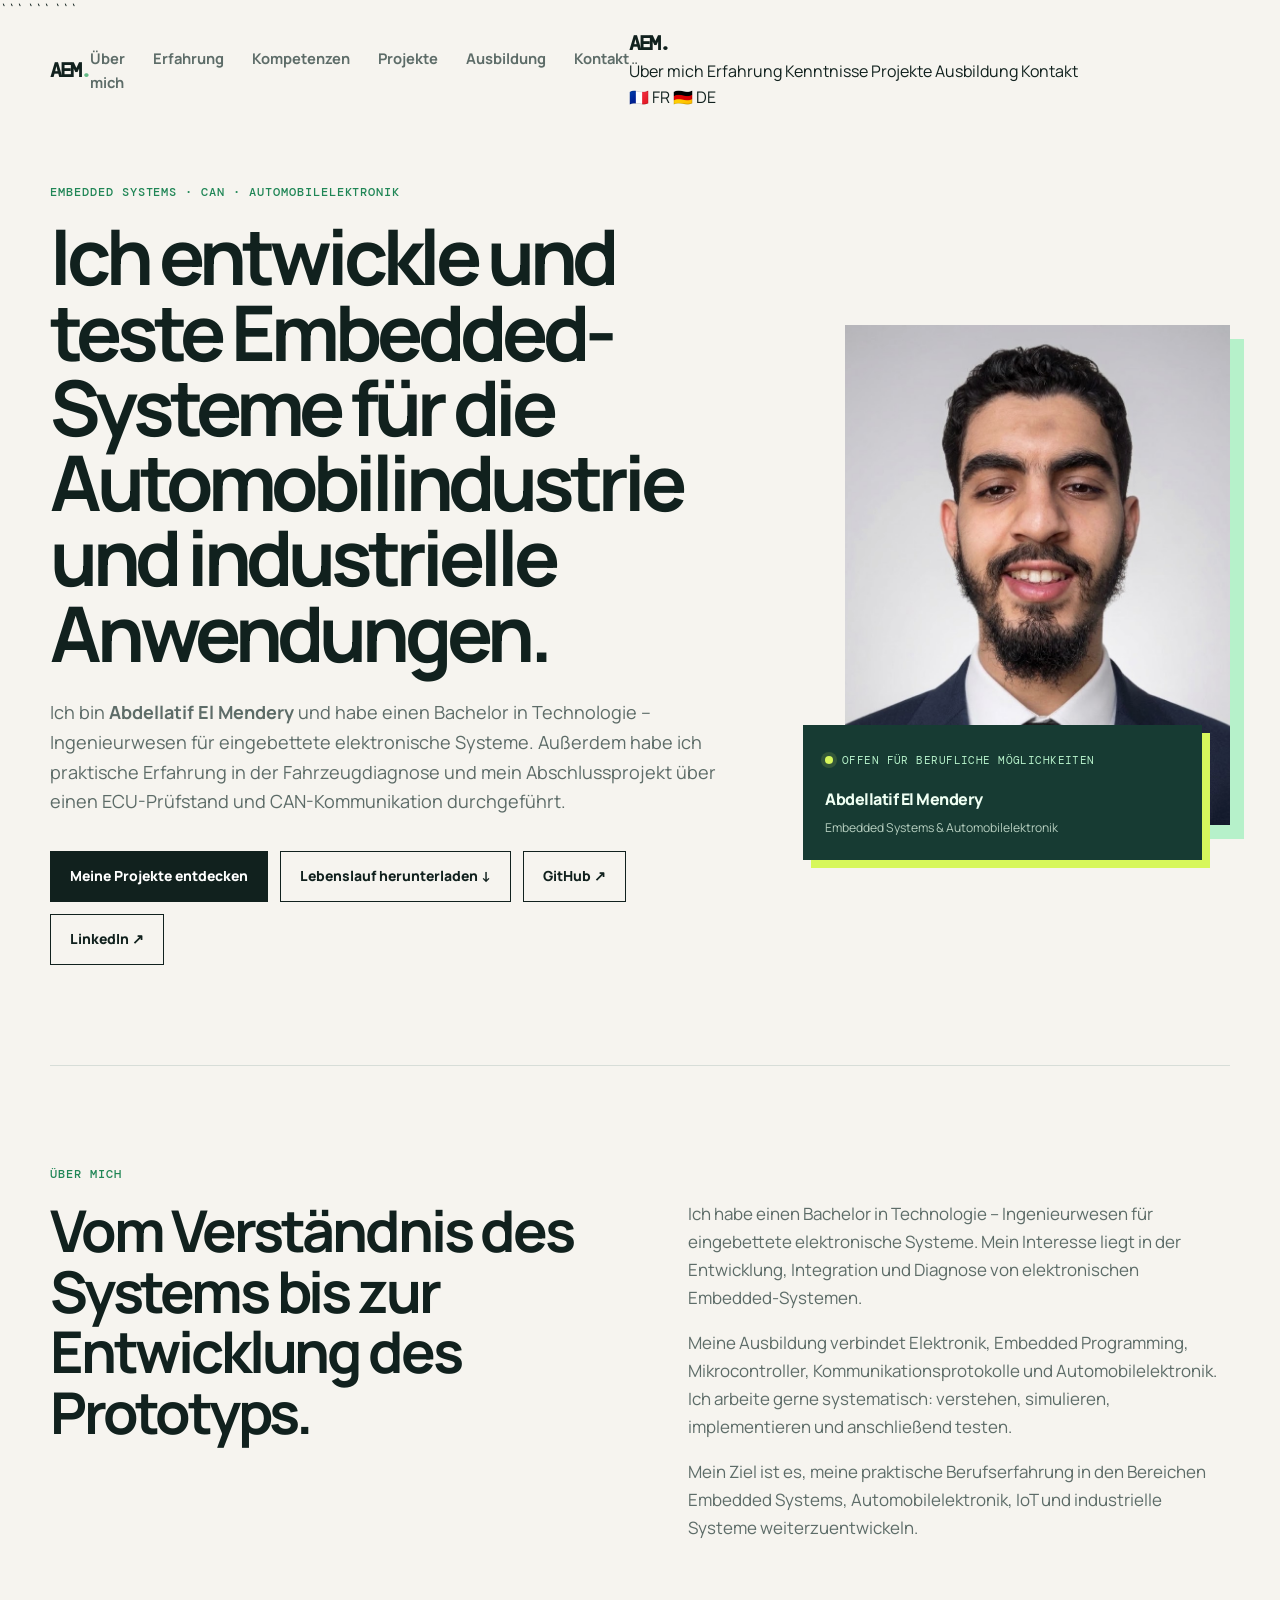
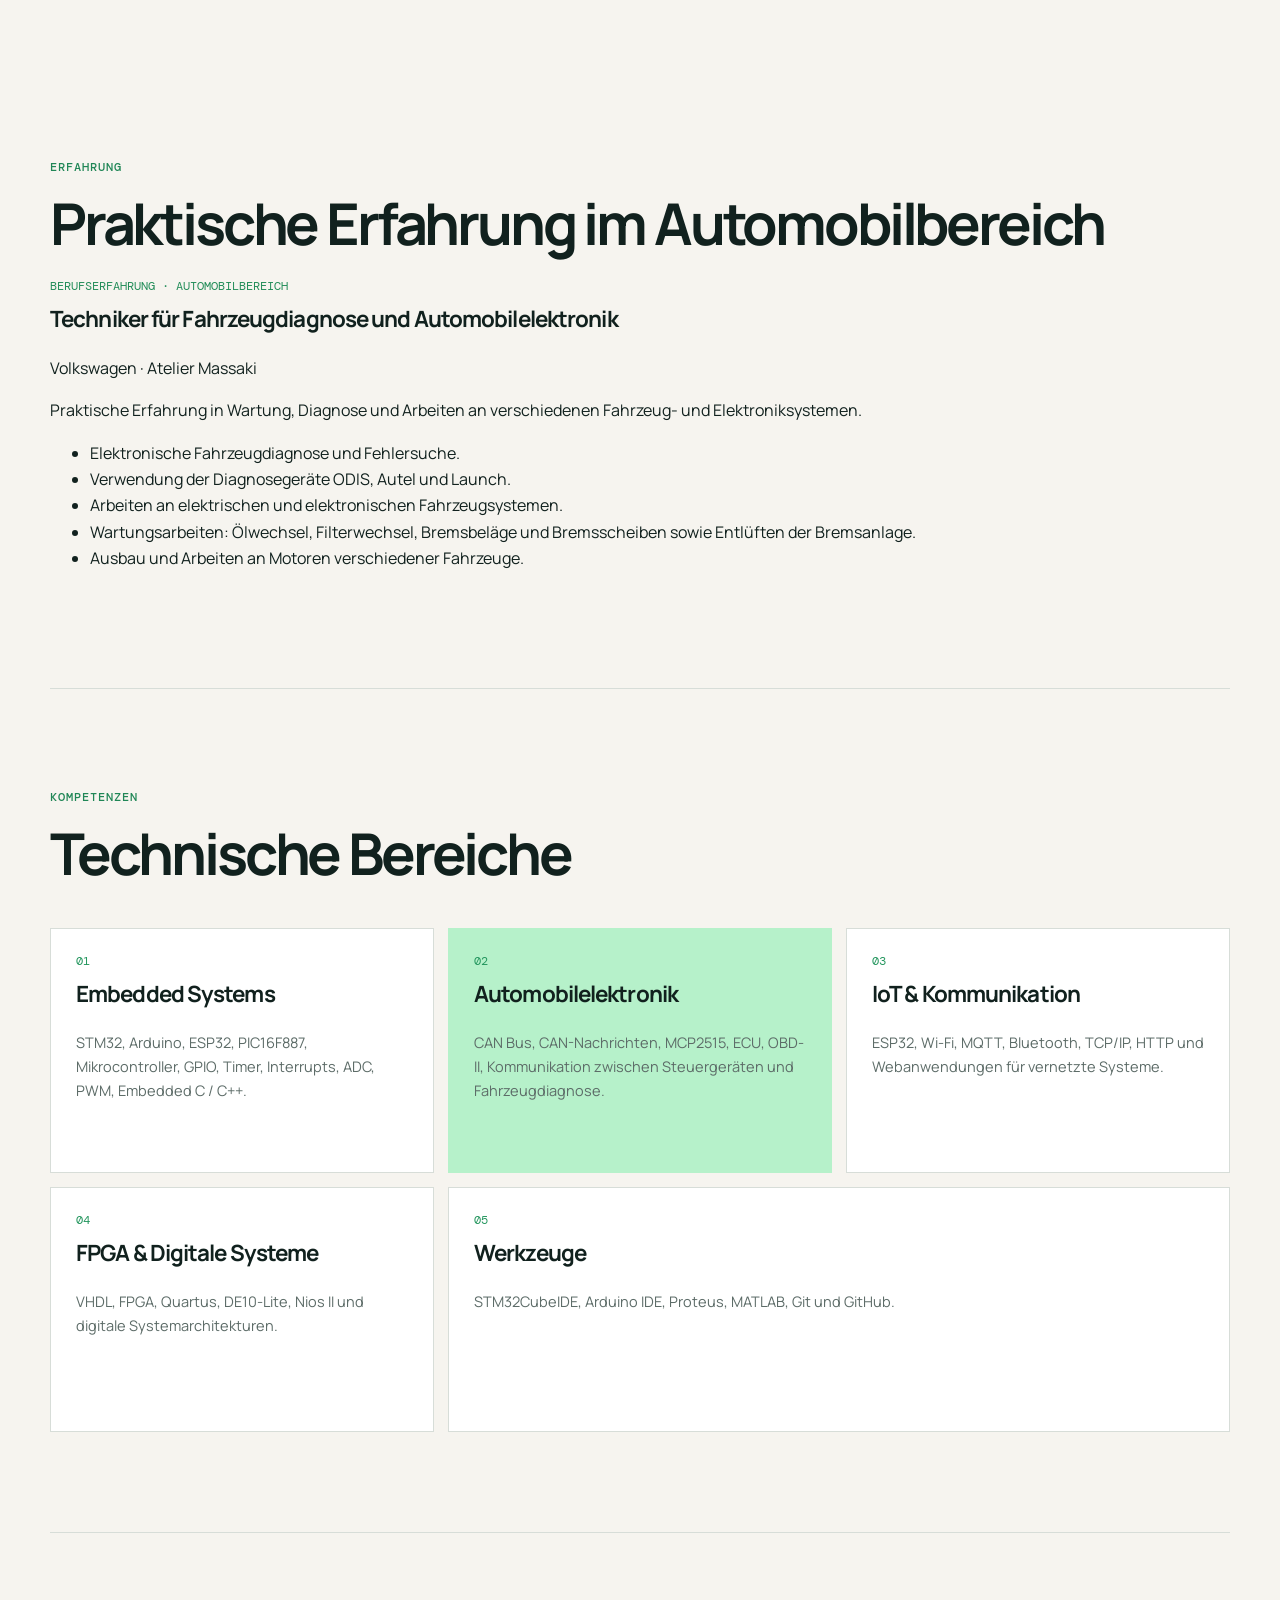
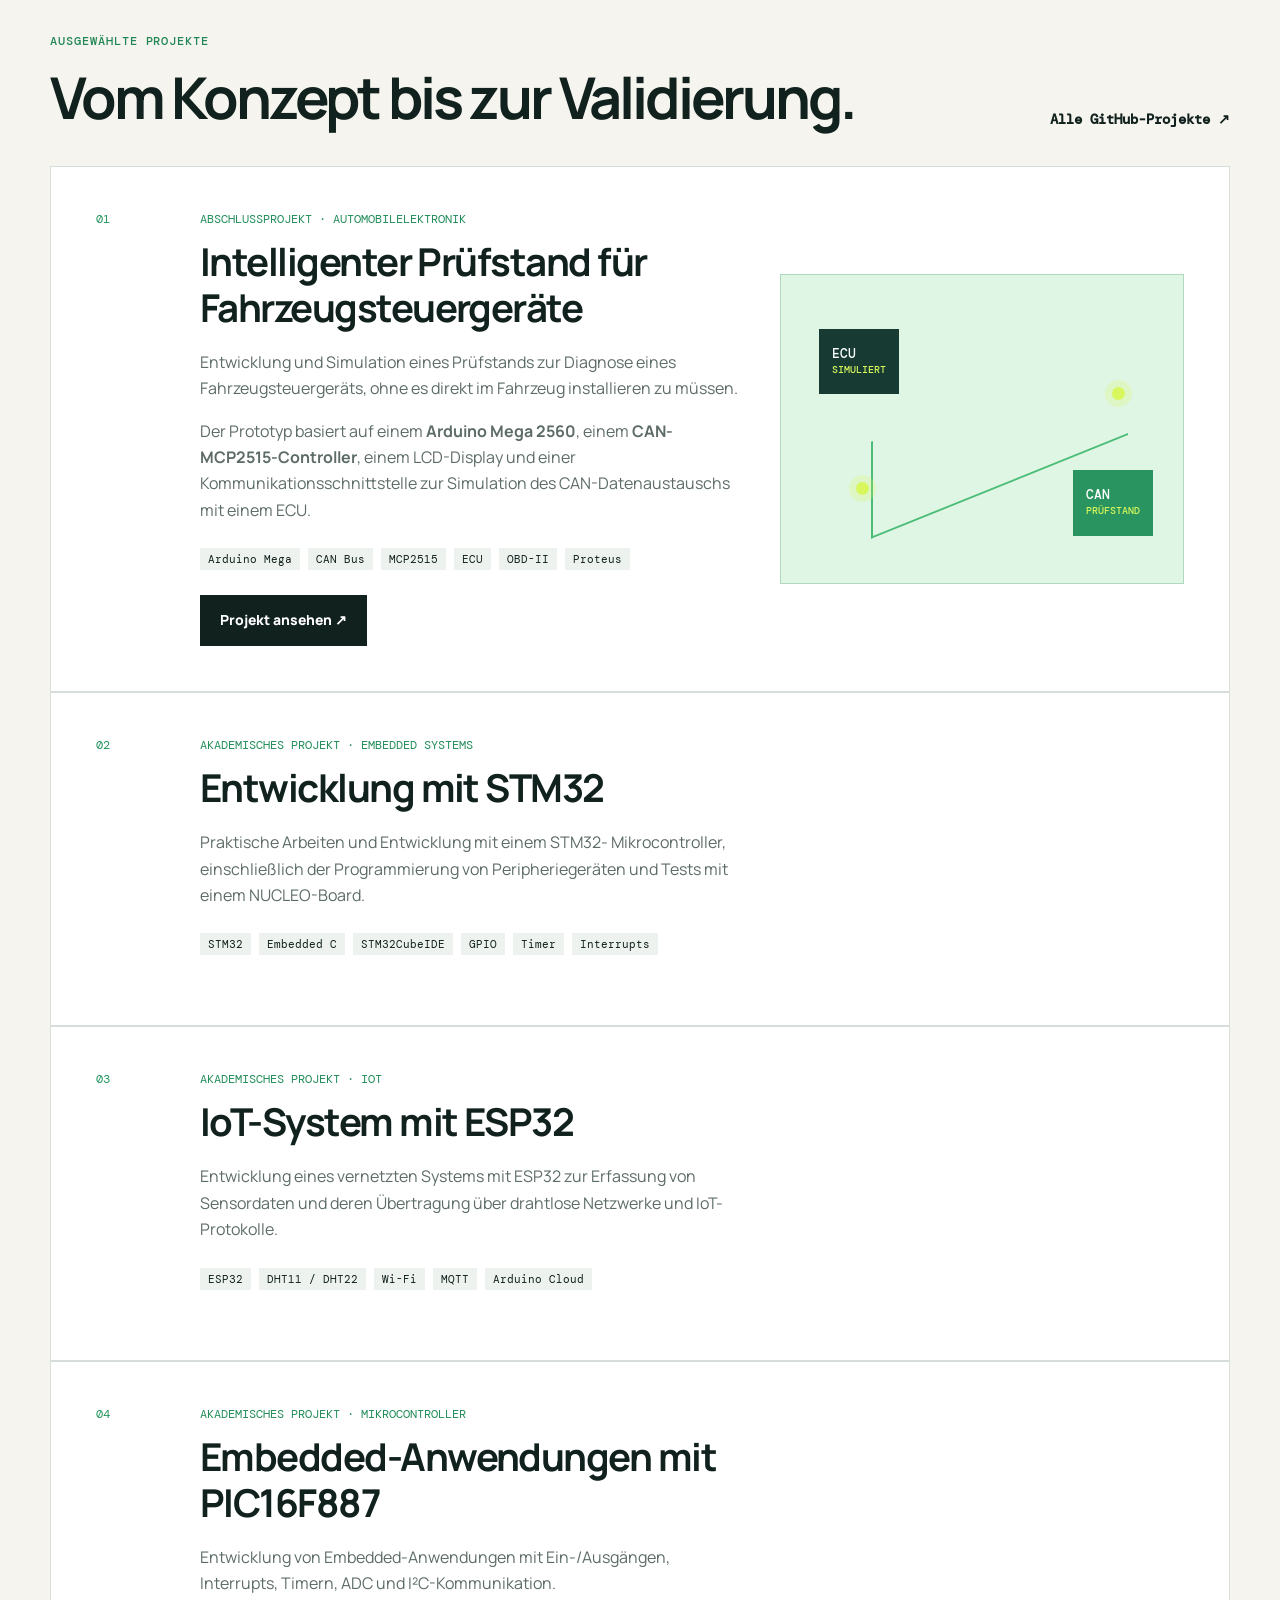
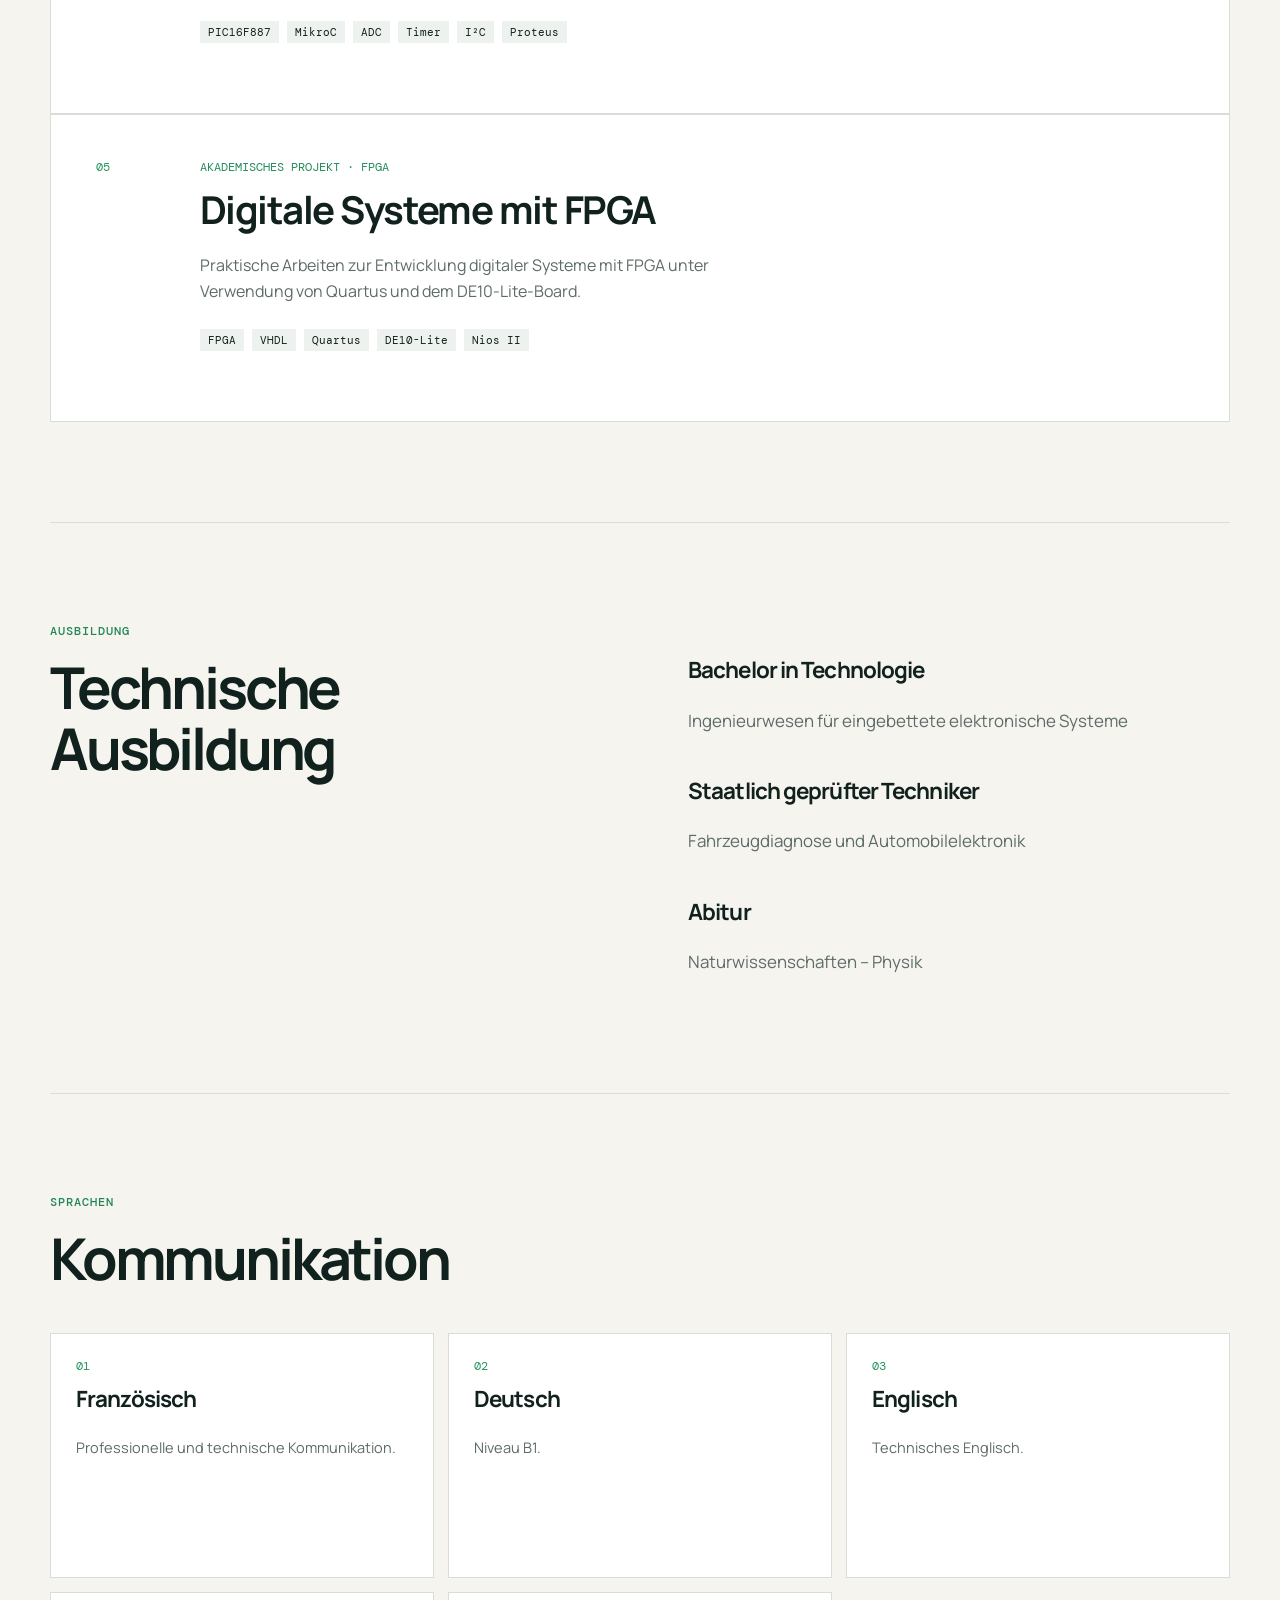
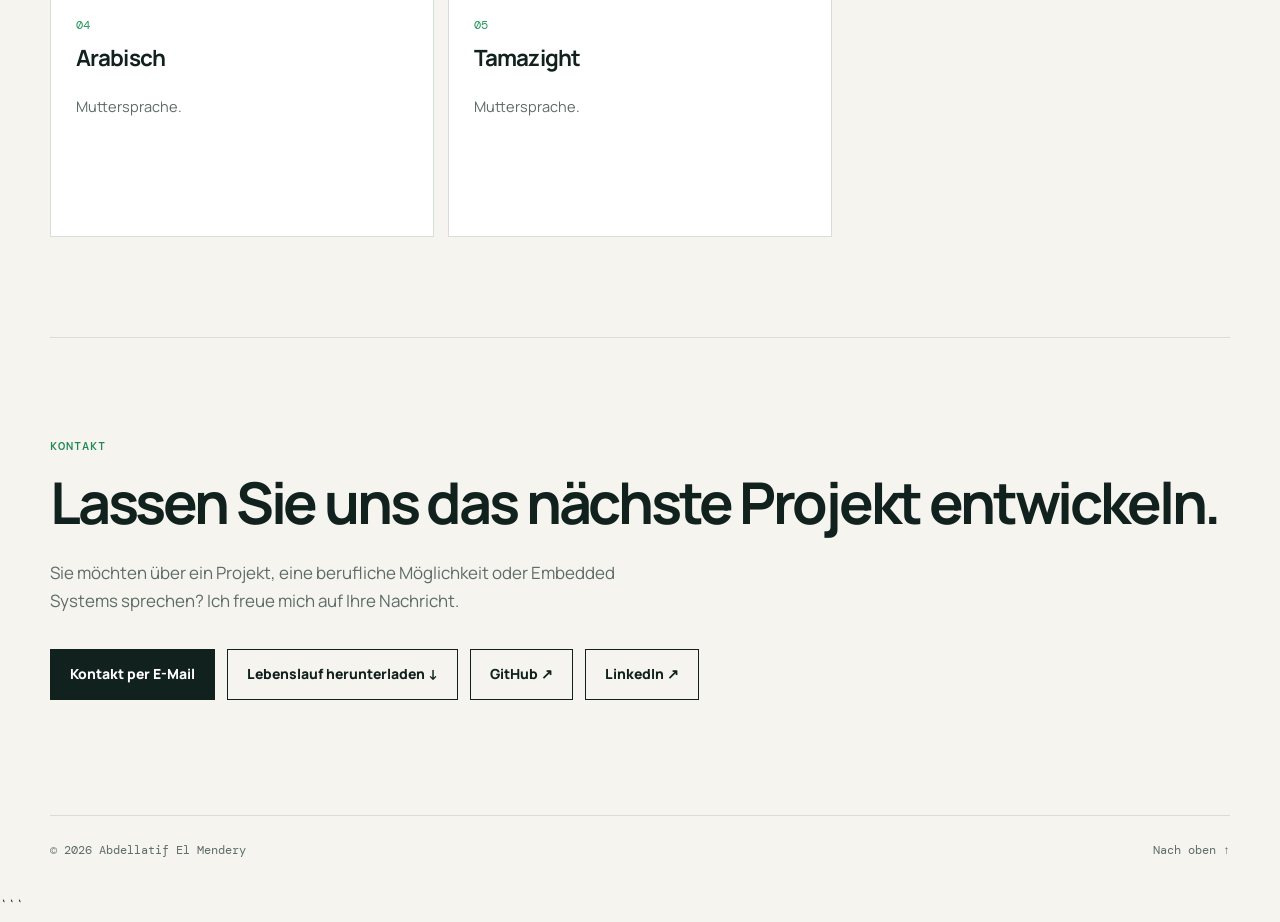
==== commit c0f87415: "Update de.html" ====
--- a/de.html
+++ b/de.html
@@ -65,10 +65,27 @@
     <a href="#contact">Kontakt</a>
   </nav>
 
-  <div class="language-switch">
-    <a href="index.html">🇫🇷 FR</a>
-    <a href="de.html" class="active">🇩🇪 DE</a>
-  </div>
+ <header class="site-header">
+    <div class="container nav-wrap">
+
+        <a class="brand" href="de.html">AEM.</a>
+
+        <nav>
+            <a href="#about">Über mich</a>
+            <a href="#experience">Erfahrung</a>
+            <a href="#skills">Kenntnisse</a>
+            <a href="#projects">Projekte</a>
+            <a href="#education">Ausbildung</a>
+            <a href="#contact">Kontakt</a>
+        </nav>
+
+        <div class="language-switch">
+            <a href="index.html">🇫🇷 FR</a>
+            <a href="de.html" class="active">🇩🇪 DE</a>
+        </div>
+
+    </div>
+</header>
 
 </header>
 
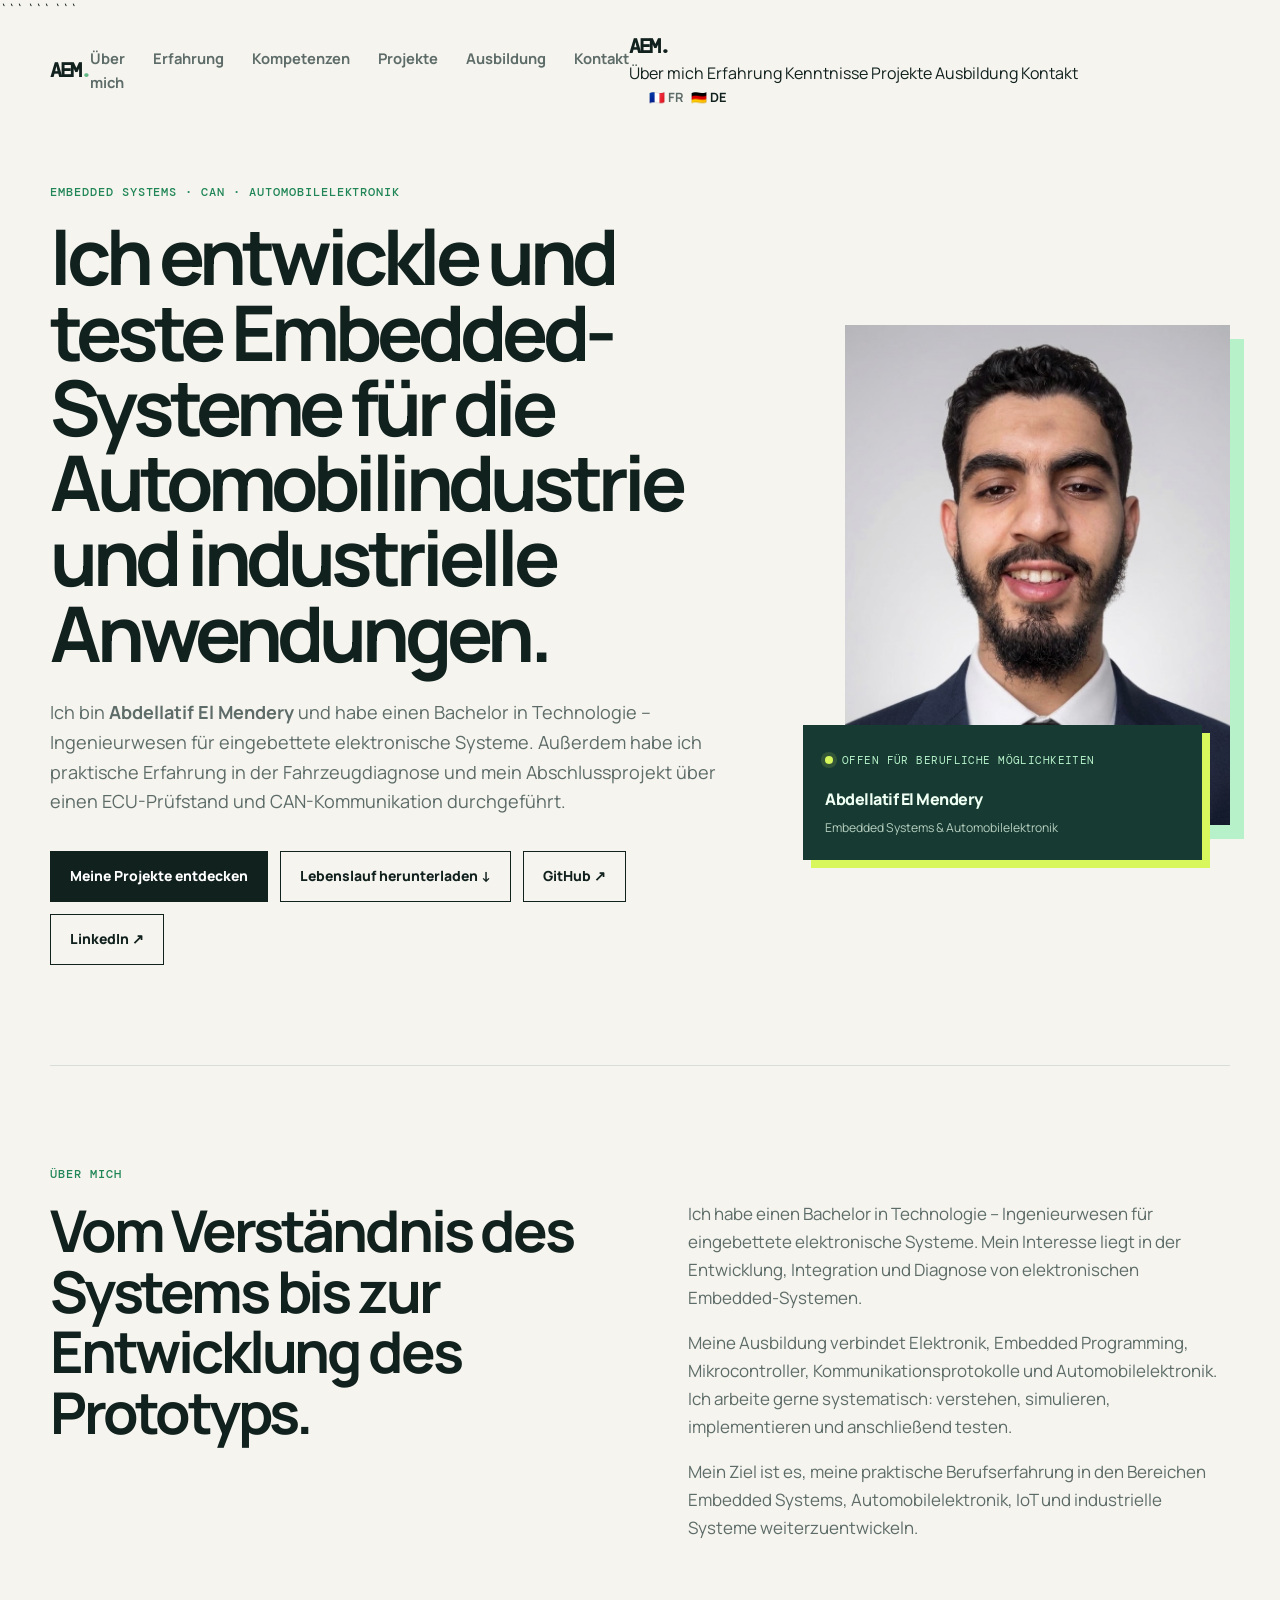
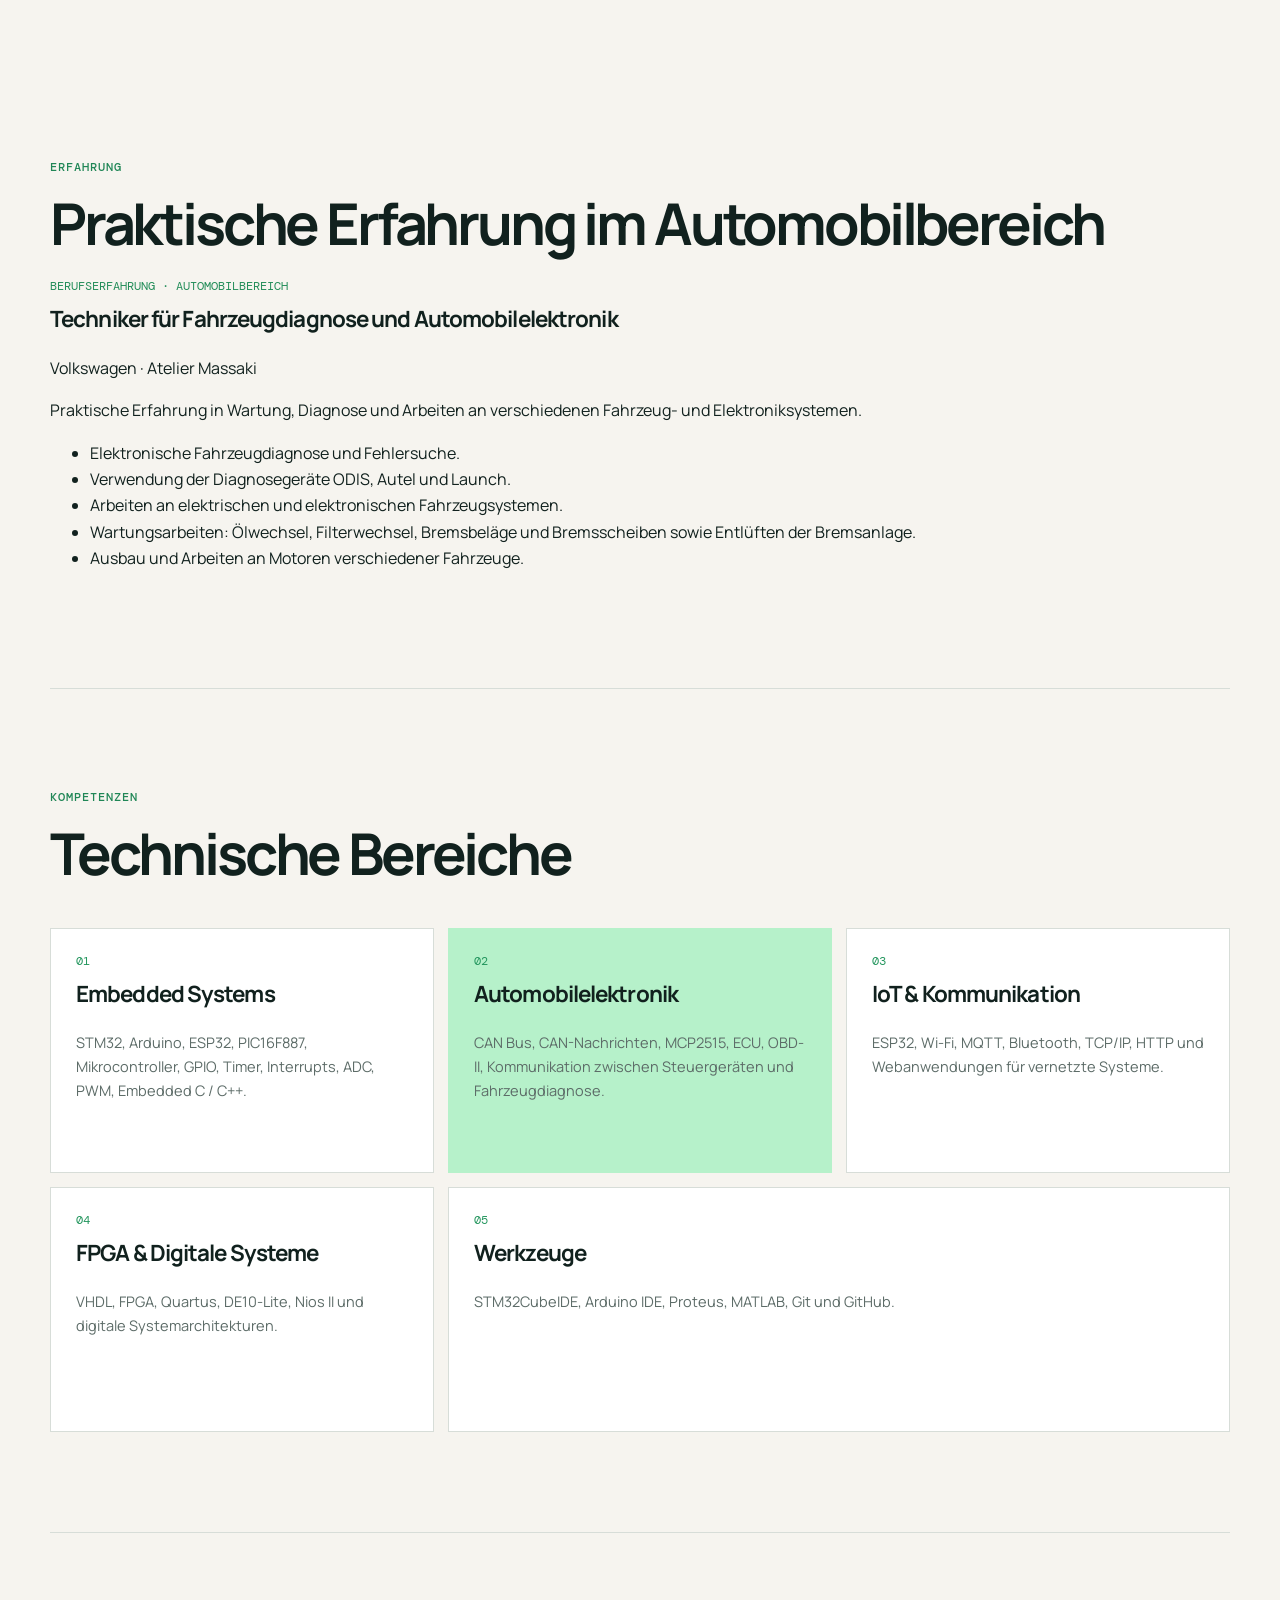
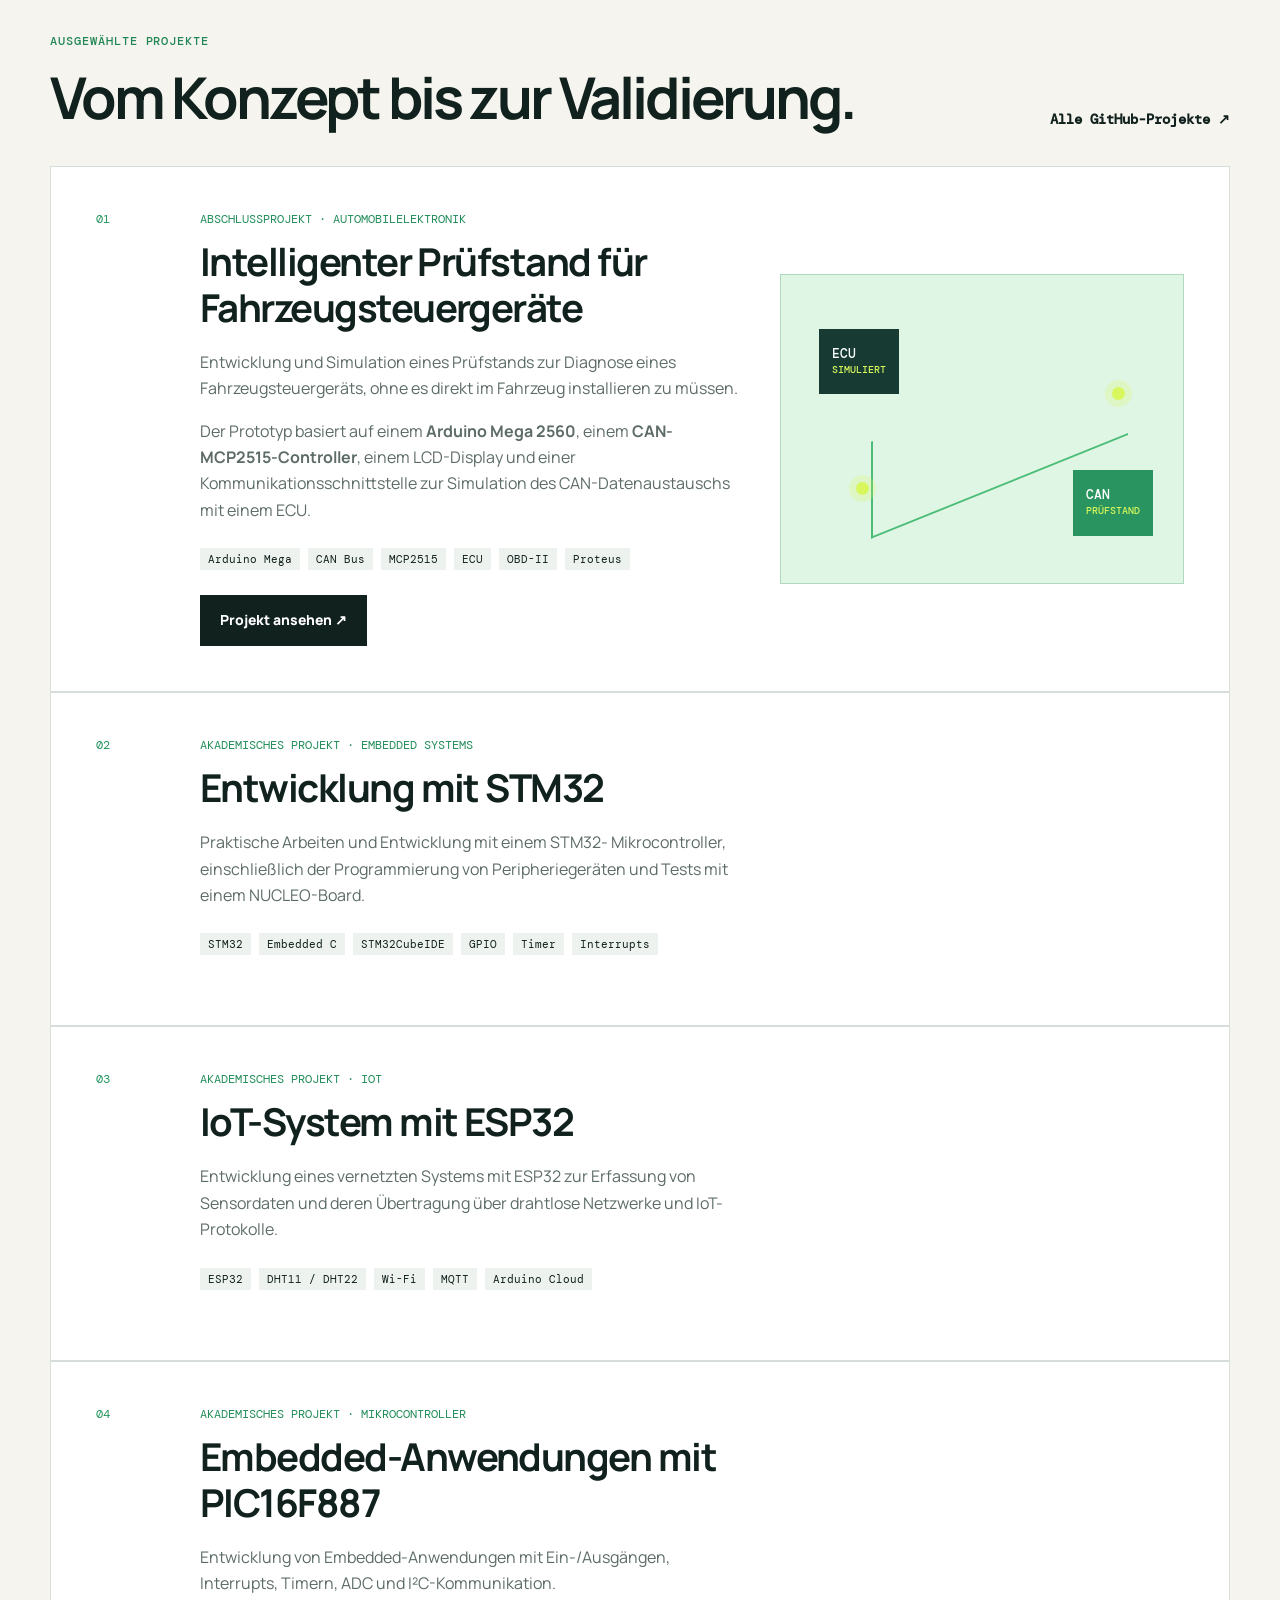
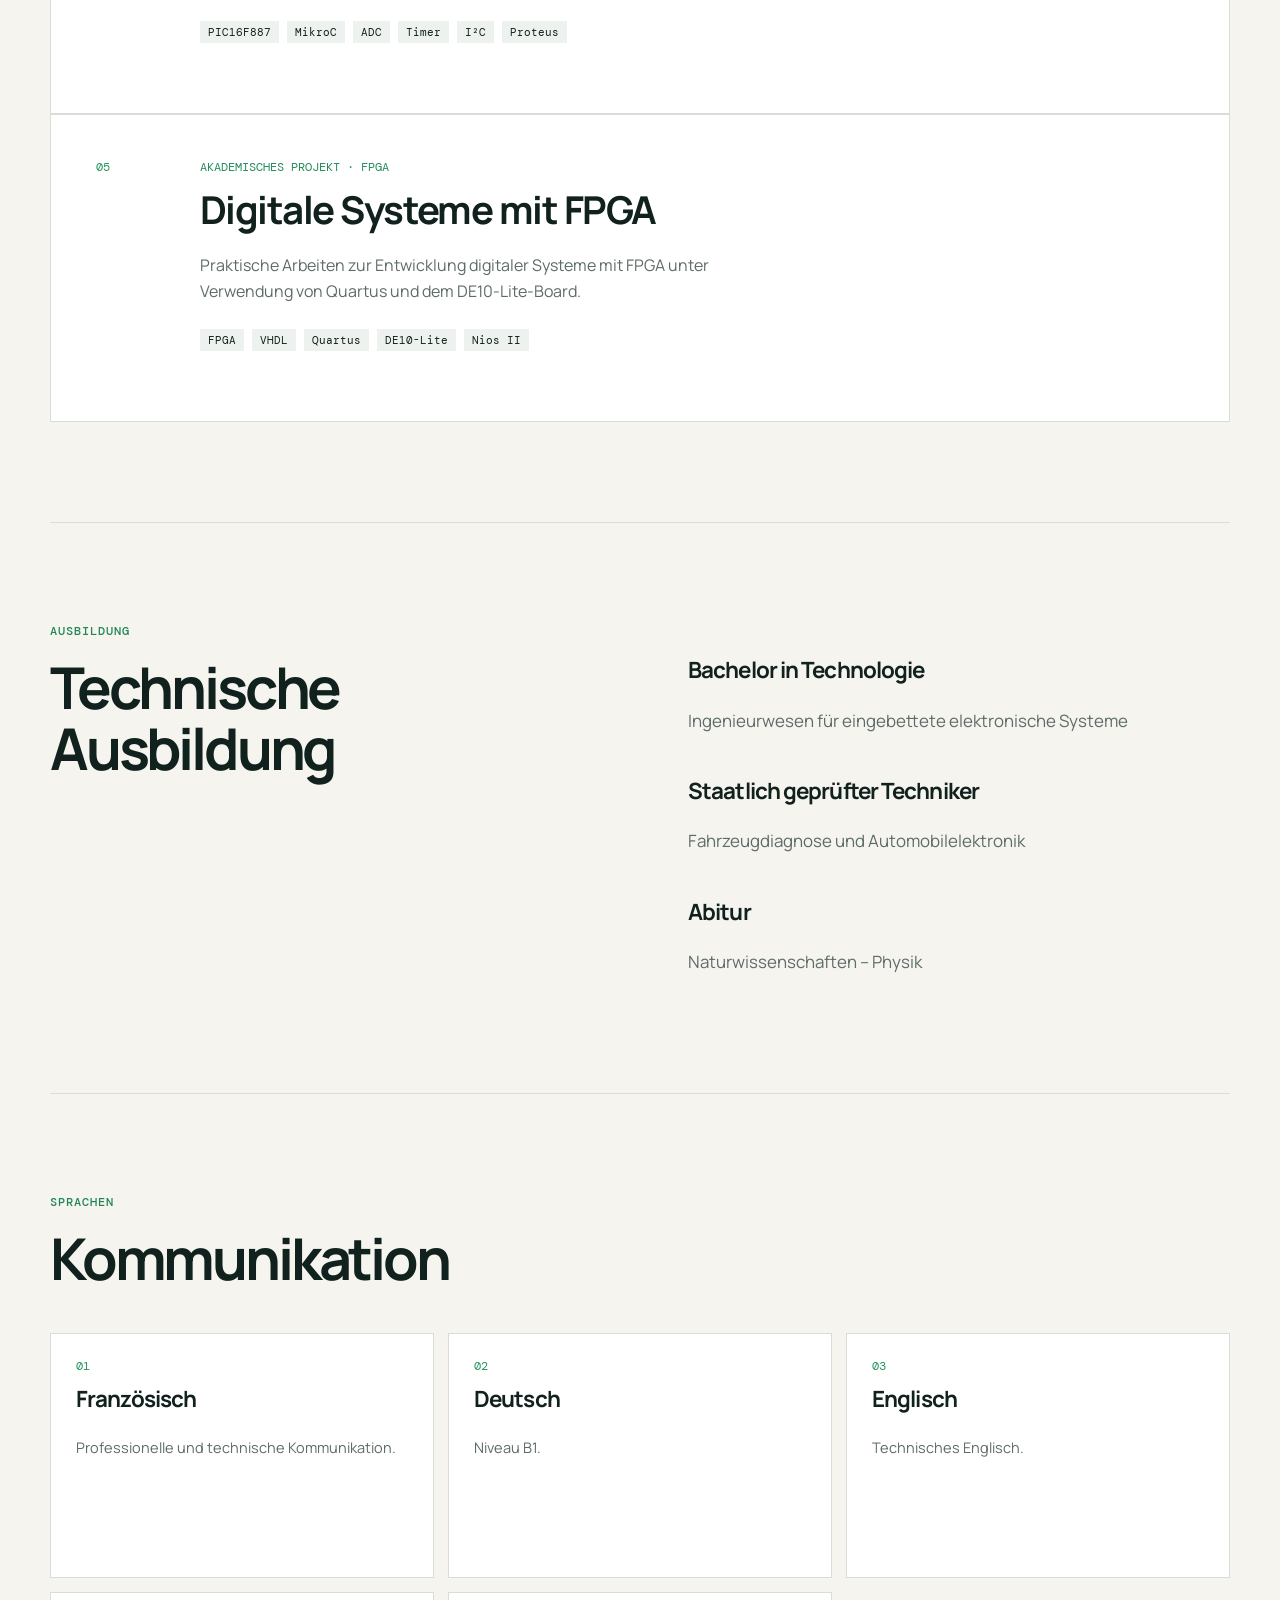
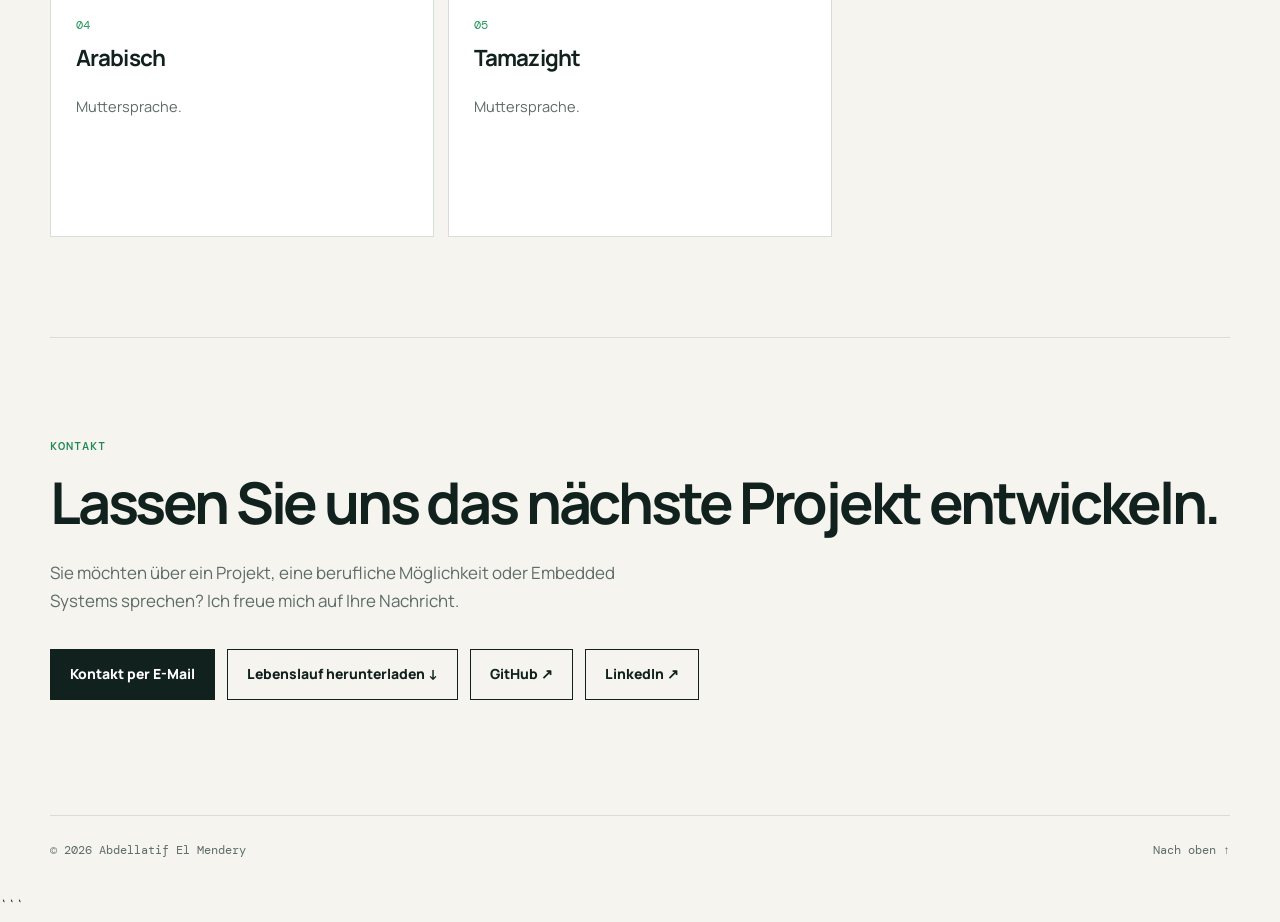
==== commit f03e45b6: "Update de.html" ====
--- a/de.html
+++ b/de.html
@@ -124,7 +124,7 @@
 
         <a
           class="button button-secondary"
-          href="CV/Abdellatif_El_Mendery_1.pdf"
+          href="cv/CV_Abdellatif_El_Mendery_DE.pdf"
           target="_blank"
           rel="noreferrer"
         >
--- a/style.css
+++ b/style.css
@@ -87,3 +87,26 @@
   .section { width: min(100% - 32px, 1180px); padding: 72px 0; } .hero { min-height: auto; grid-template-columns: 1fr; gap: 42px; padding-top: 45px; } .hero-profile { justify-self: center; width: min(100% - 25px, 380px); margin-bottom: 30px; } .photo-frame { height: 430px; box-shadow: 8px 8px 0 var(--mint); } .profile-caption { left: -13px; right: 13px; }
   .section-grid, .project-featured { grid-template-columns: 1fr; gap: 28px; } .skills-grid { grid-template-columns: 1fr; } .wide-card { grid-column: span 1; } .projects-heading { align-items: start; flex-direction: column; } .project-index { position: absolute; top: 20px; right: 20px; } .project-visual { min-height: 270px; } footer { width: min(100% - 32px, 1180px); }
 }
+/* Language switch */
+.language-switch {
+  display: flex;
+  align-items: center;
+  gap: 8px;
+  margin-left: 20px;
+}
+
+.language-switch a {
+  text-decoration: none;
+  font-size: 0.8rem;
+  font-weight: 700;
+  color: var(--muted);
+  transition: 0.2s ease;
+}
+
+.language-switch a:hover {
+  color: var(--ink);
+}
+
+.language-switch a.active {
+  color: var(--ink);
+}
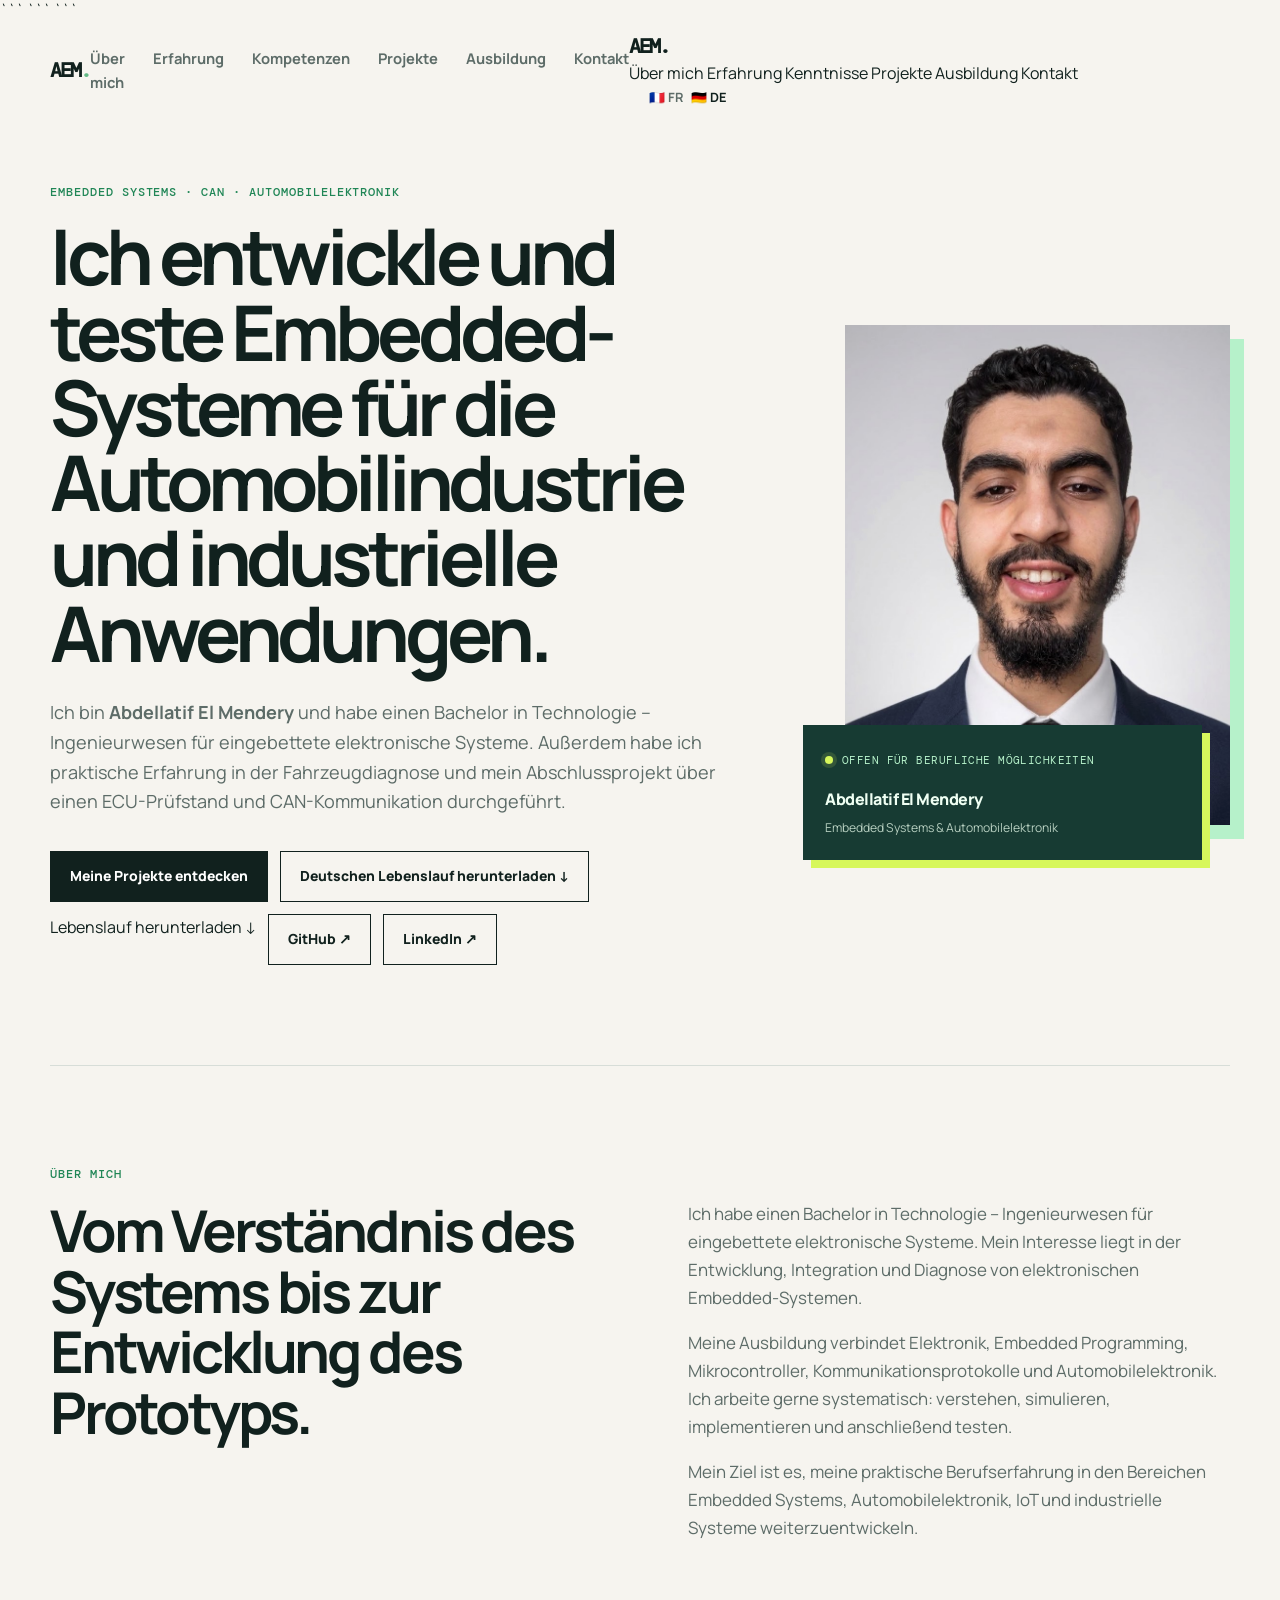
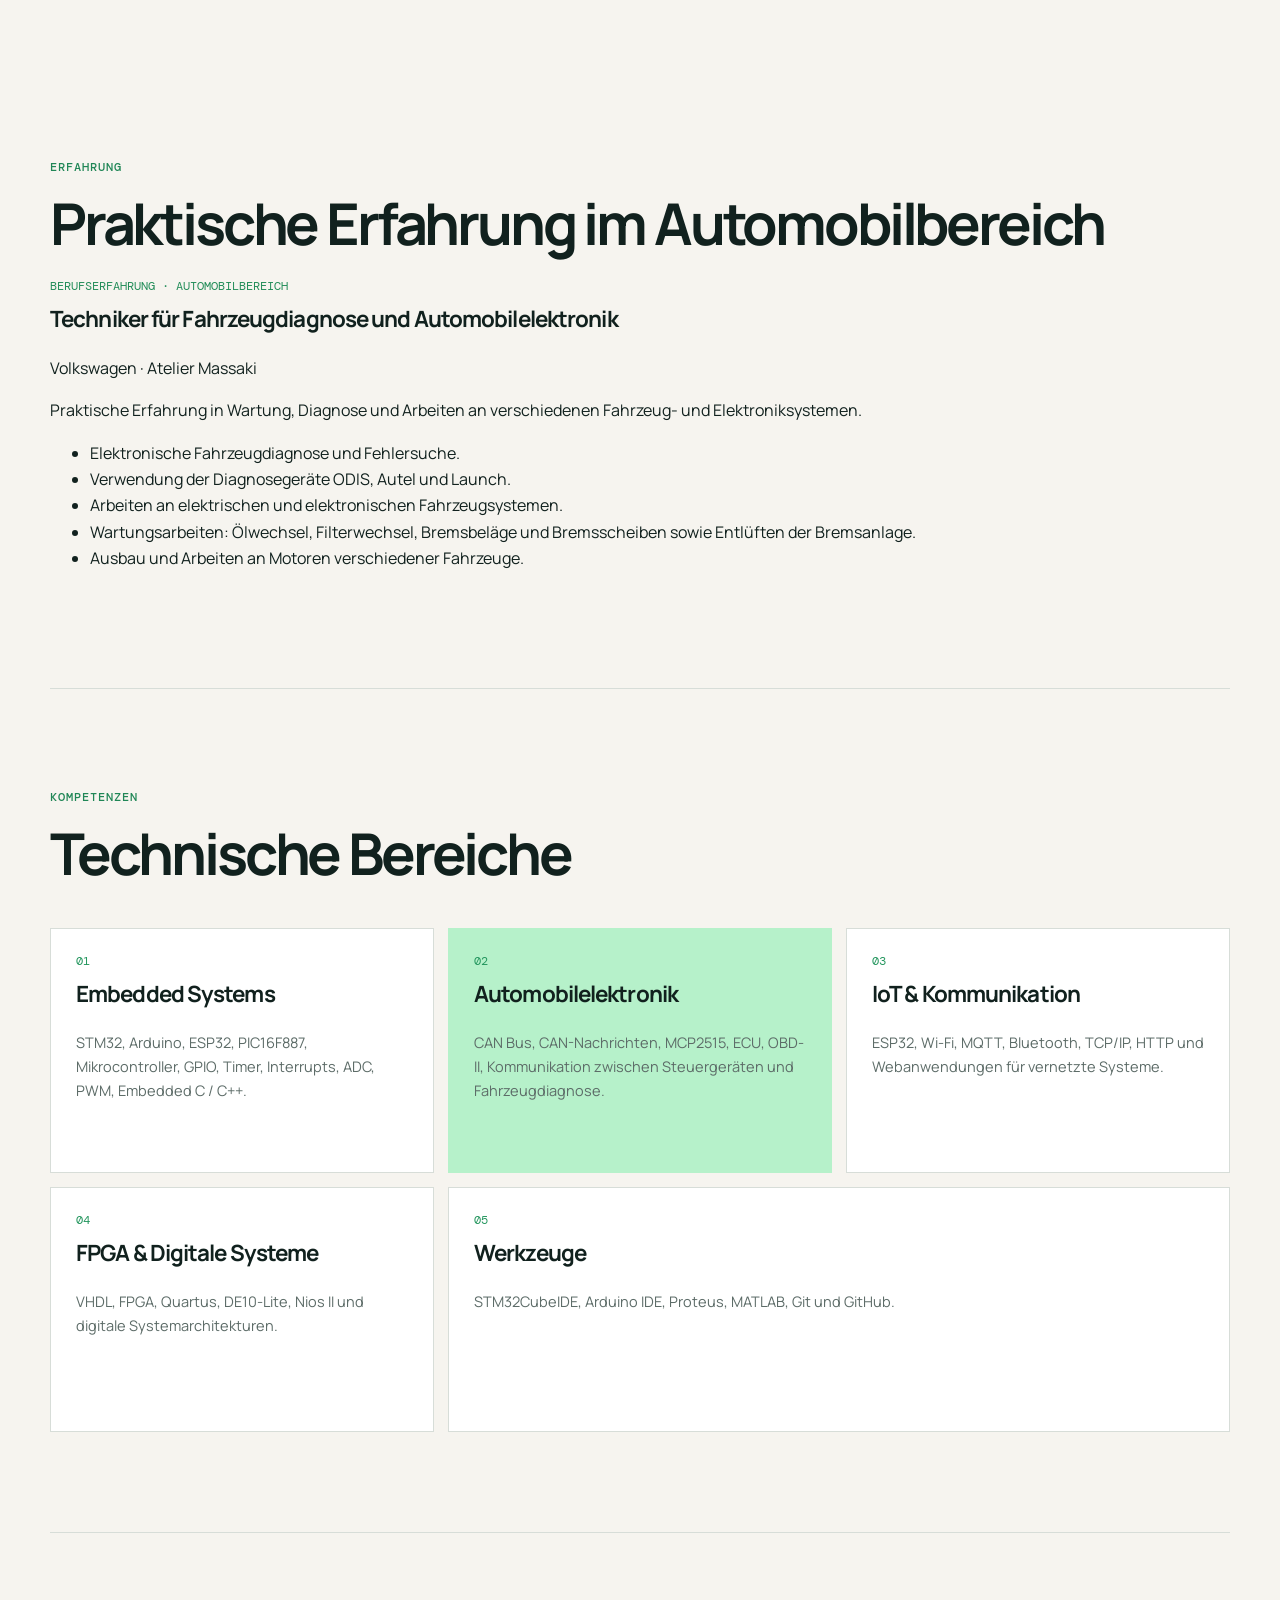
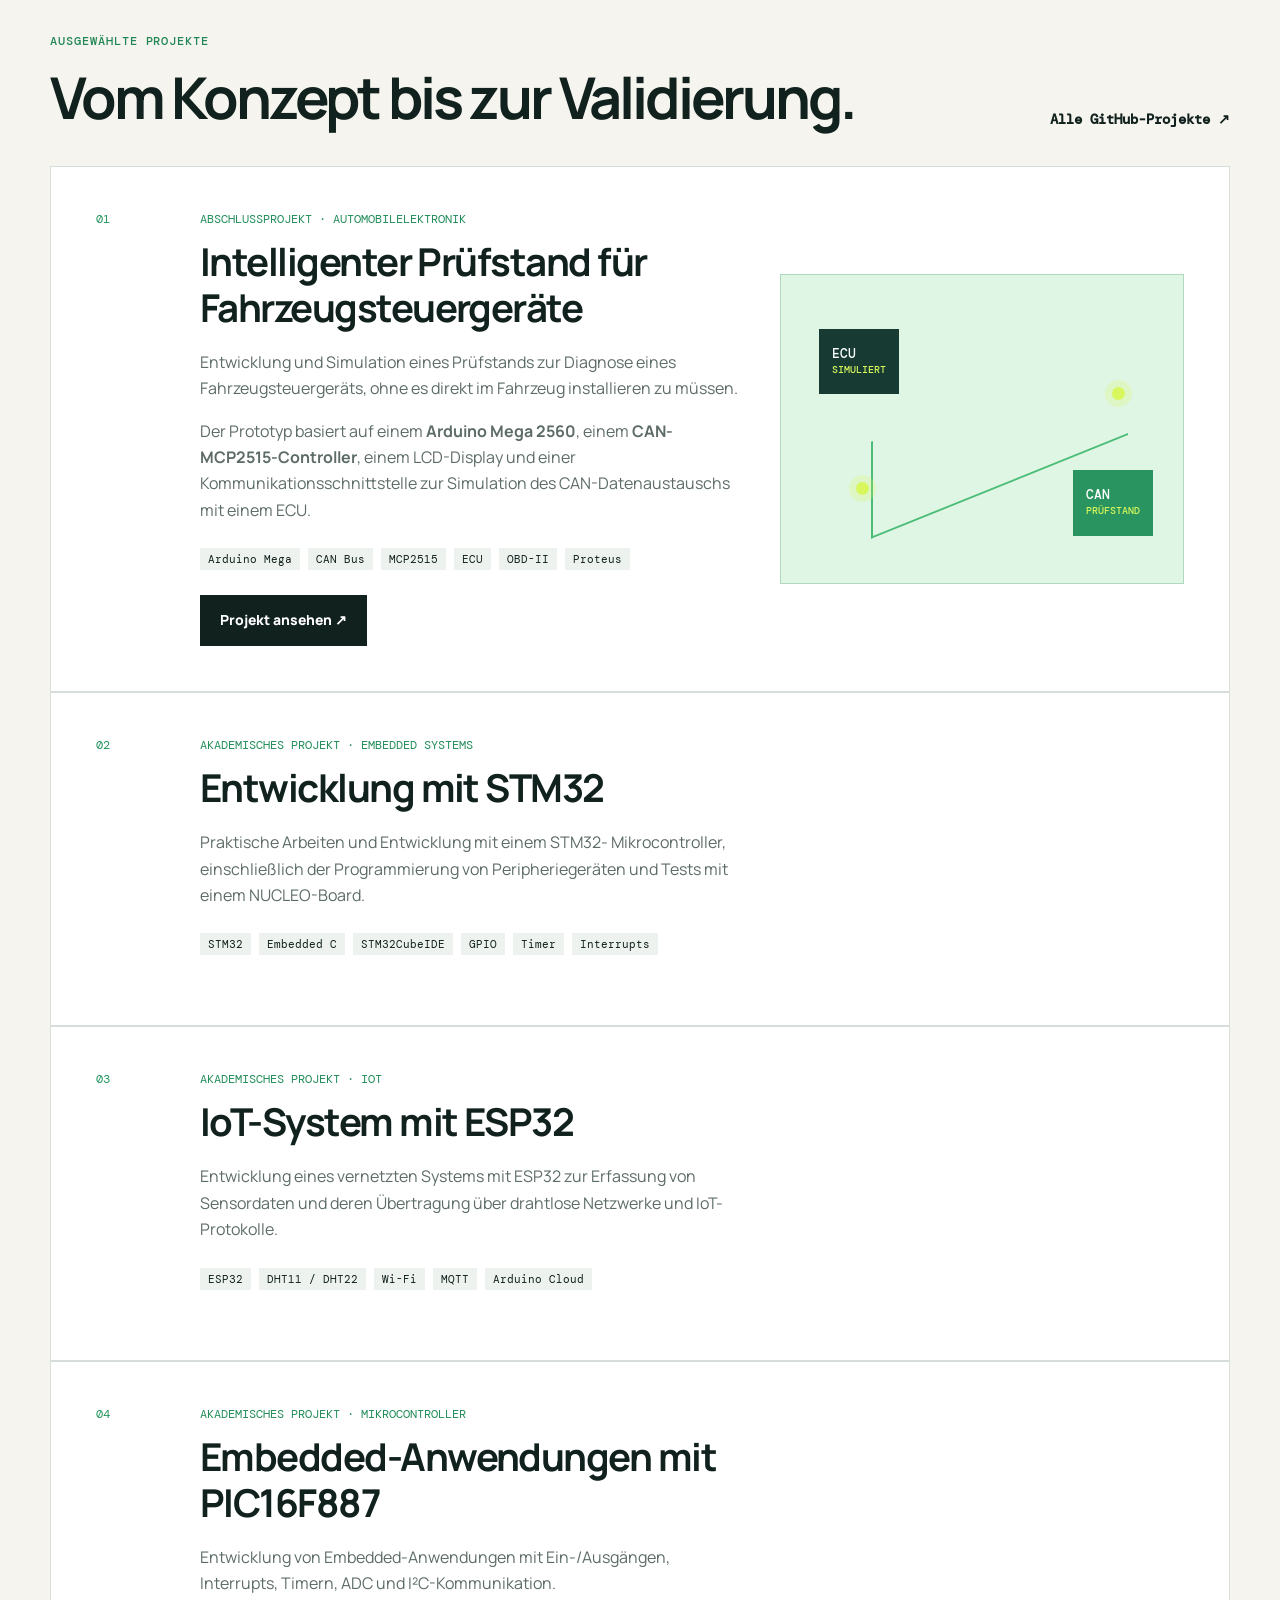
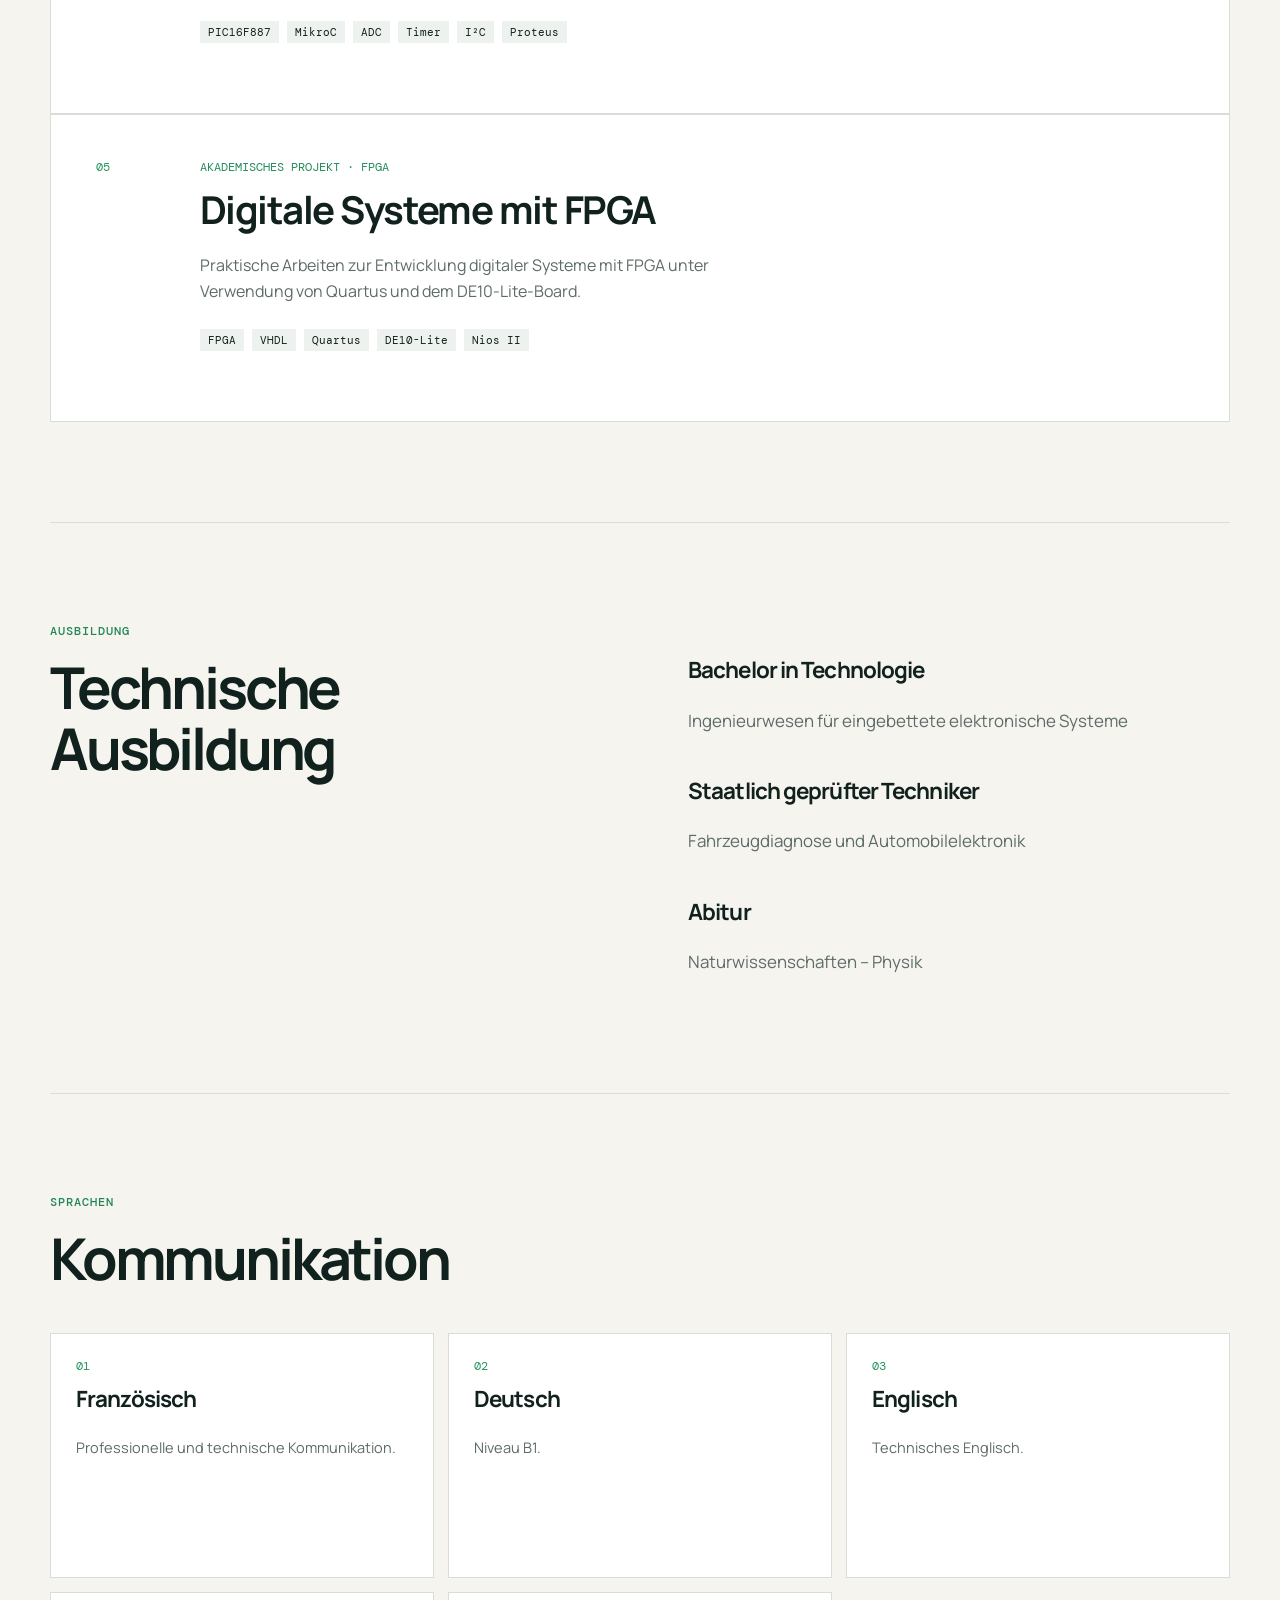
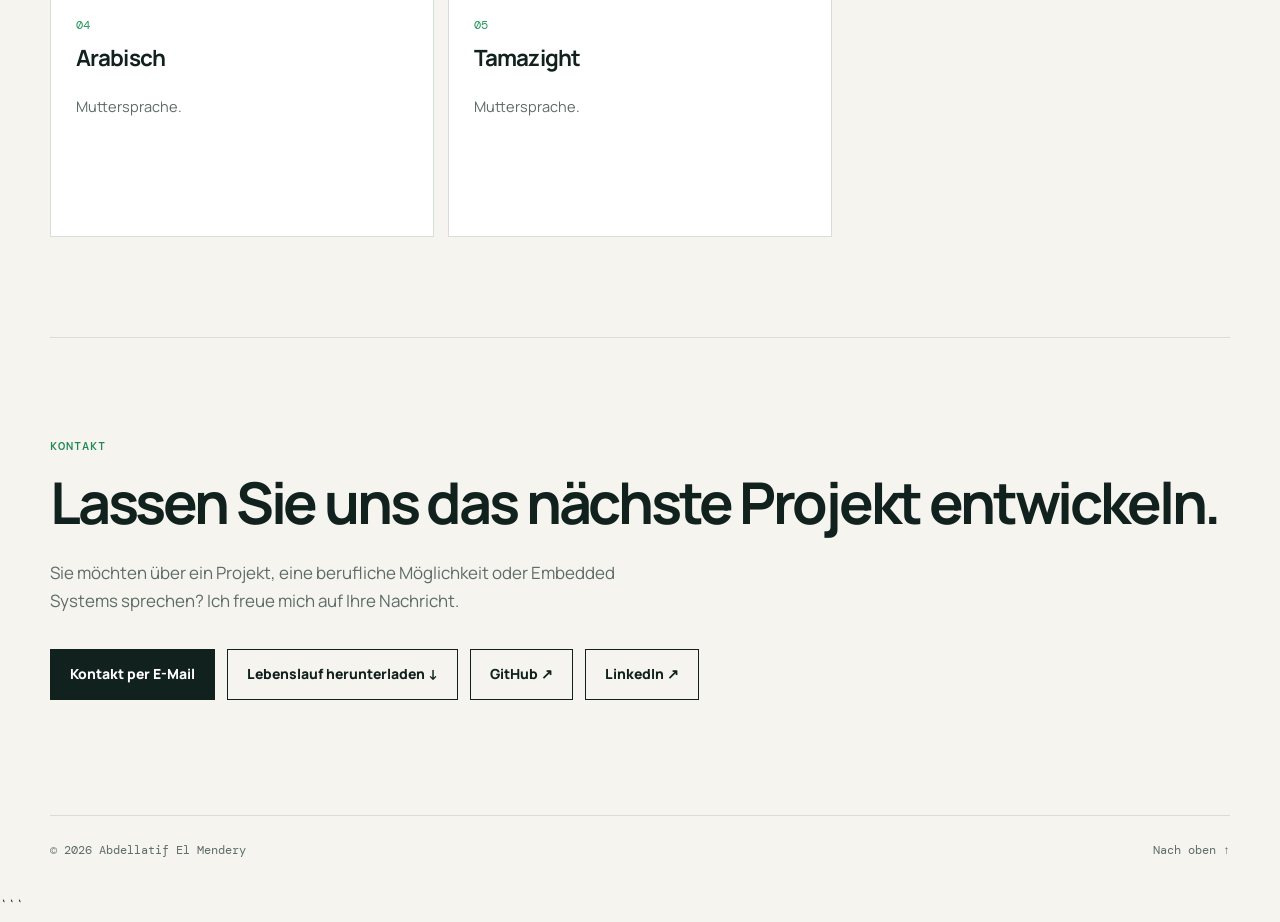
==== commit befc4062: "Update de.html" ====
--- a/de.html
+++ b/de.html
@@ -123,11 +123,13 @@
         </a>
 
         <a
-          class="button button-secondary"
-          href="cv/CV_Abdellatif_El_Mendery_DE.pdf"
-          target="_blank"
-          rel="noreferrer"
-        >
+  class="button button-secondary"
+  href="cv/CV_Abdellatif_El_Mendery_DE.pdf"
+  target="_blank"
+  rel="noreferrer"
+>
+  Deutschen Lebenslauf herunterladen ↓
+</a>
           Lebenslauf herunterladen ↓
         </a>
 
